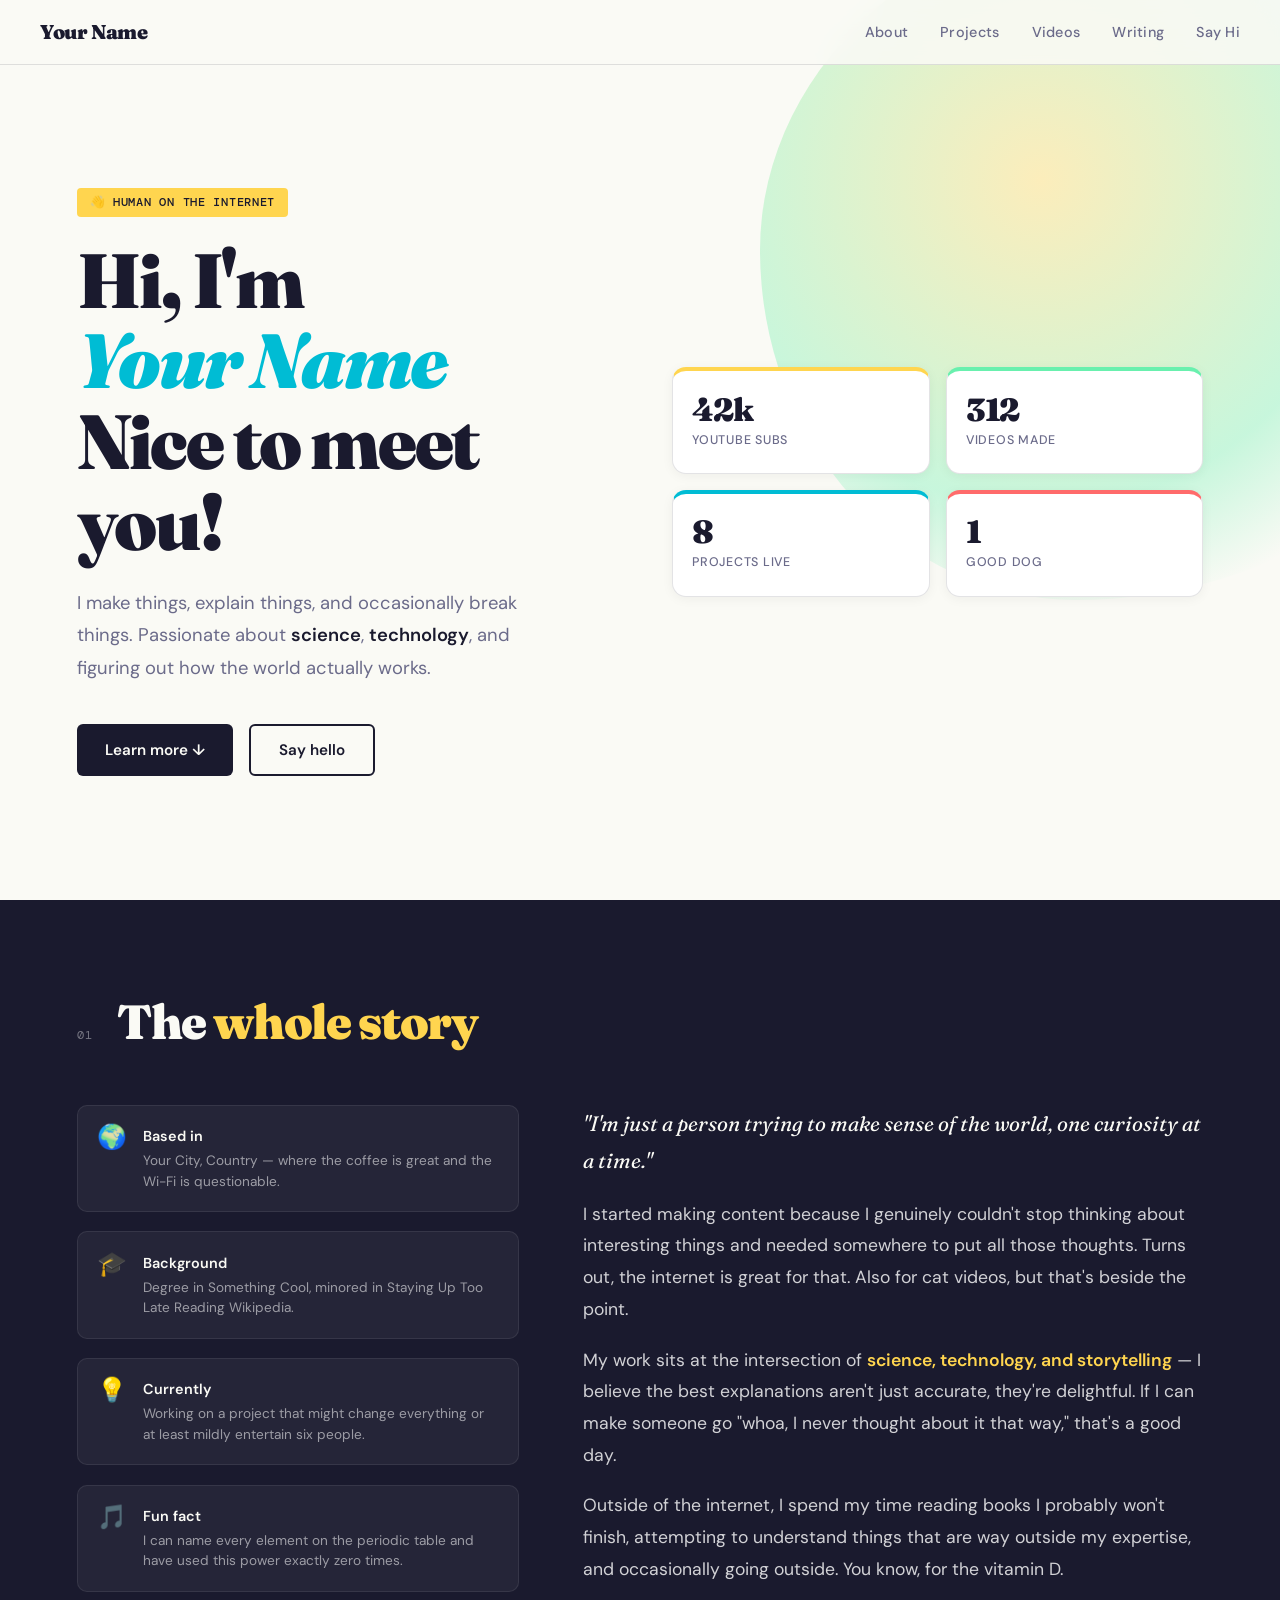
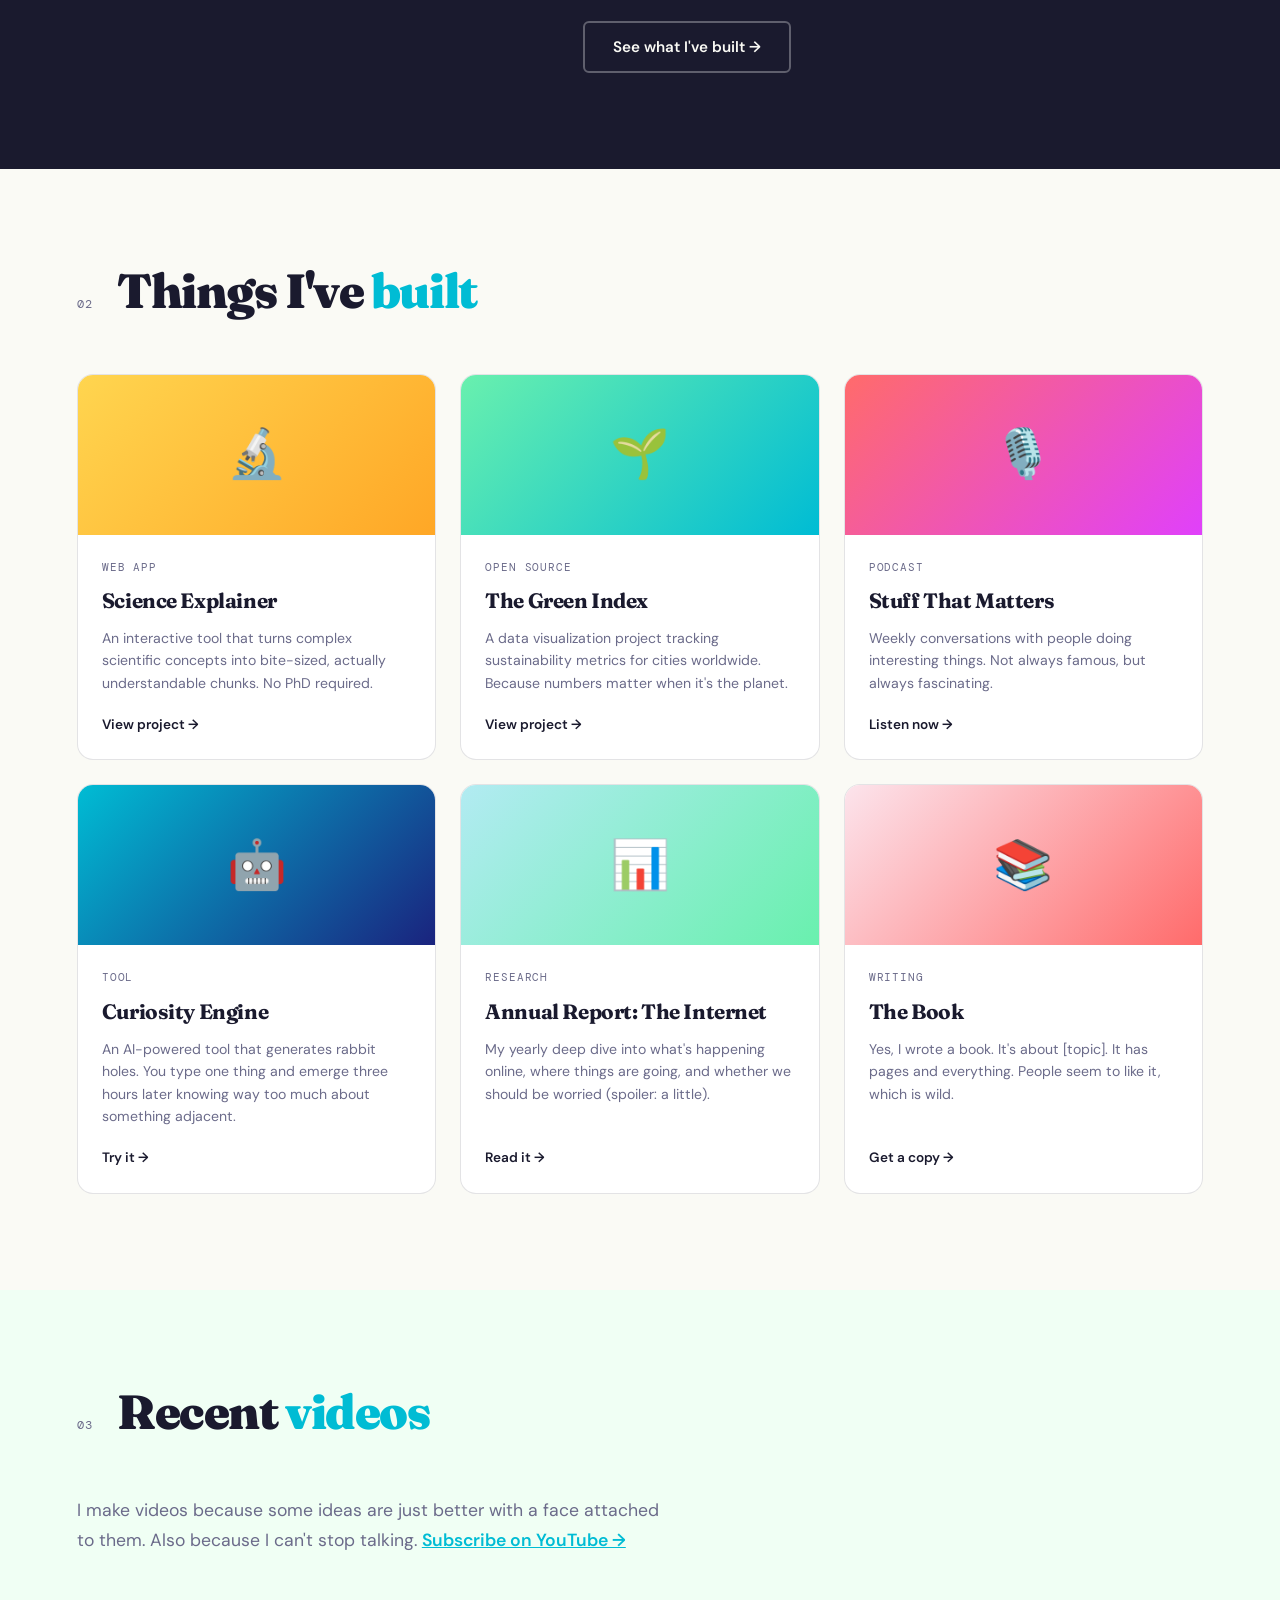
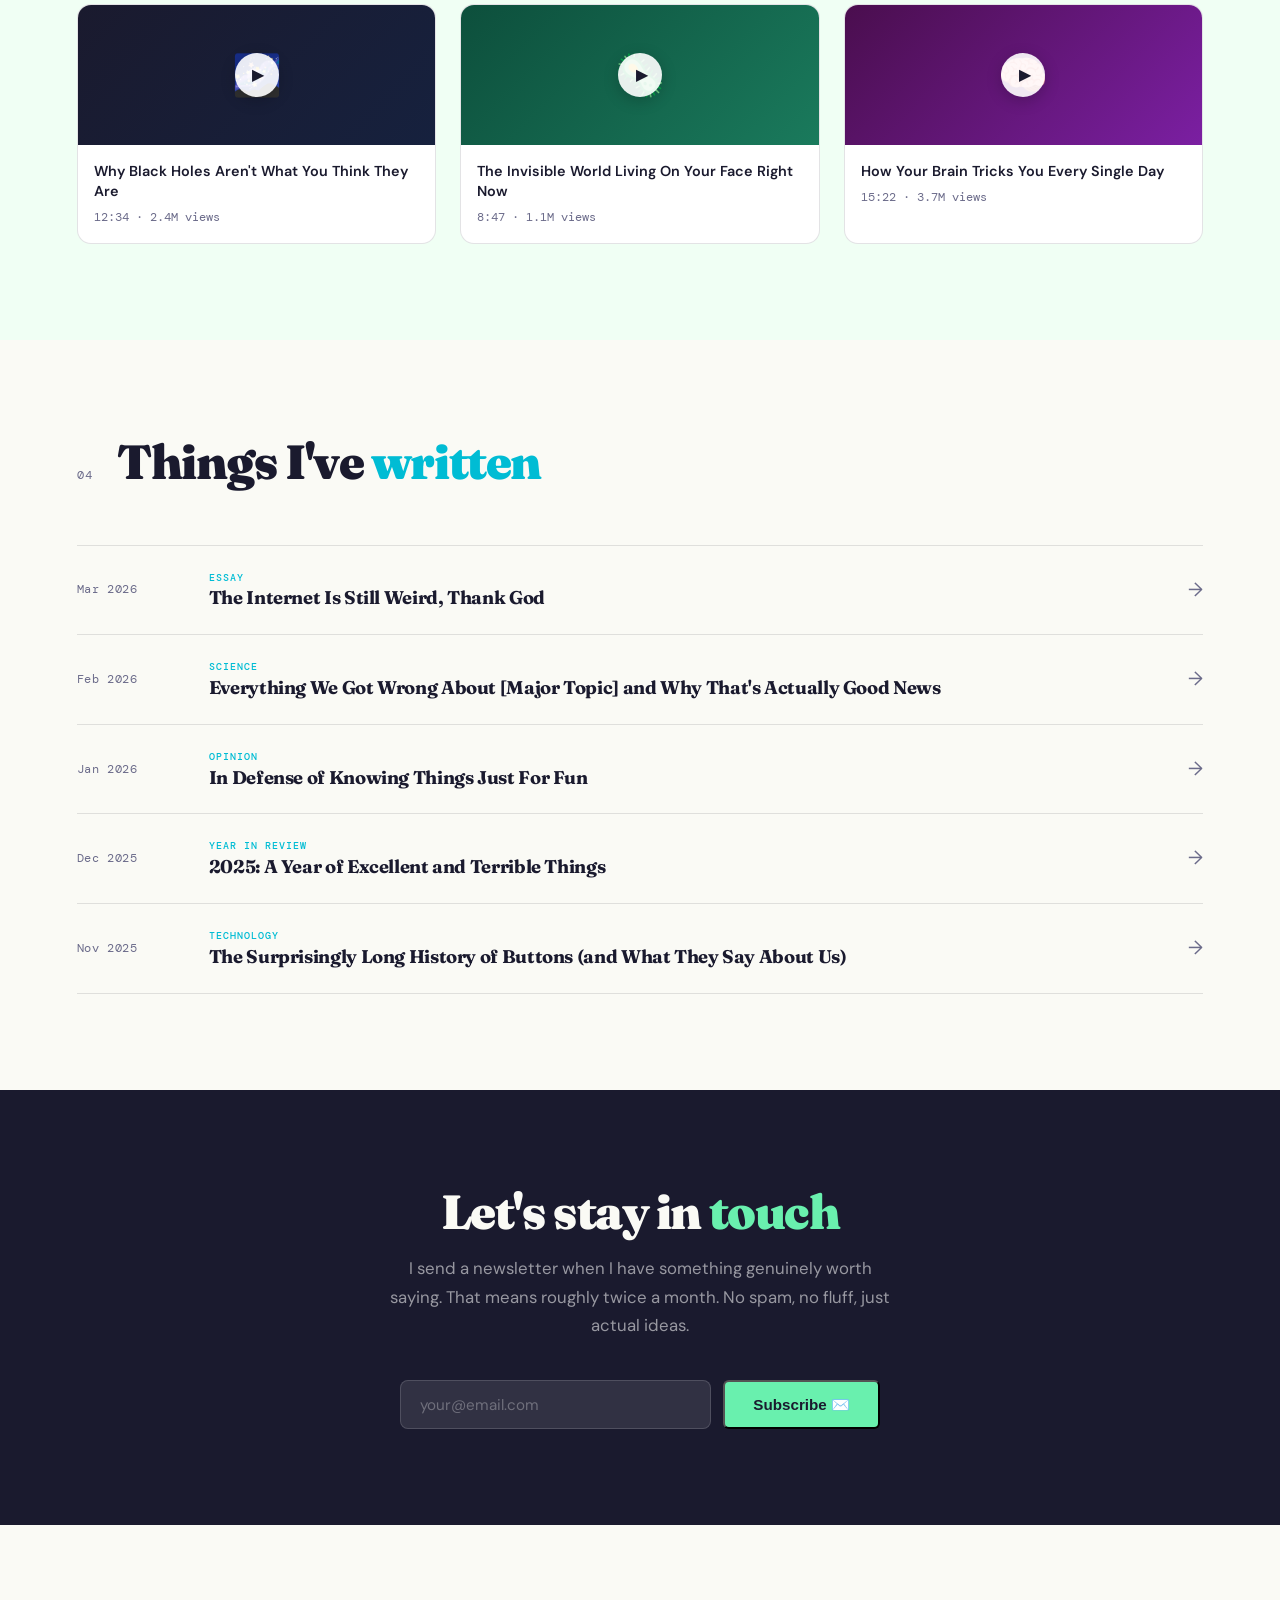
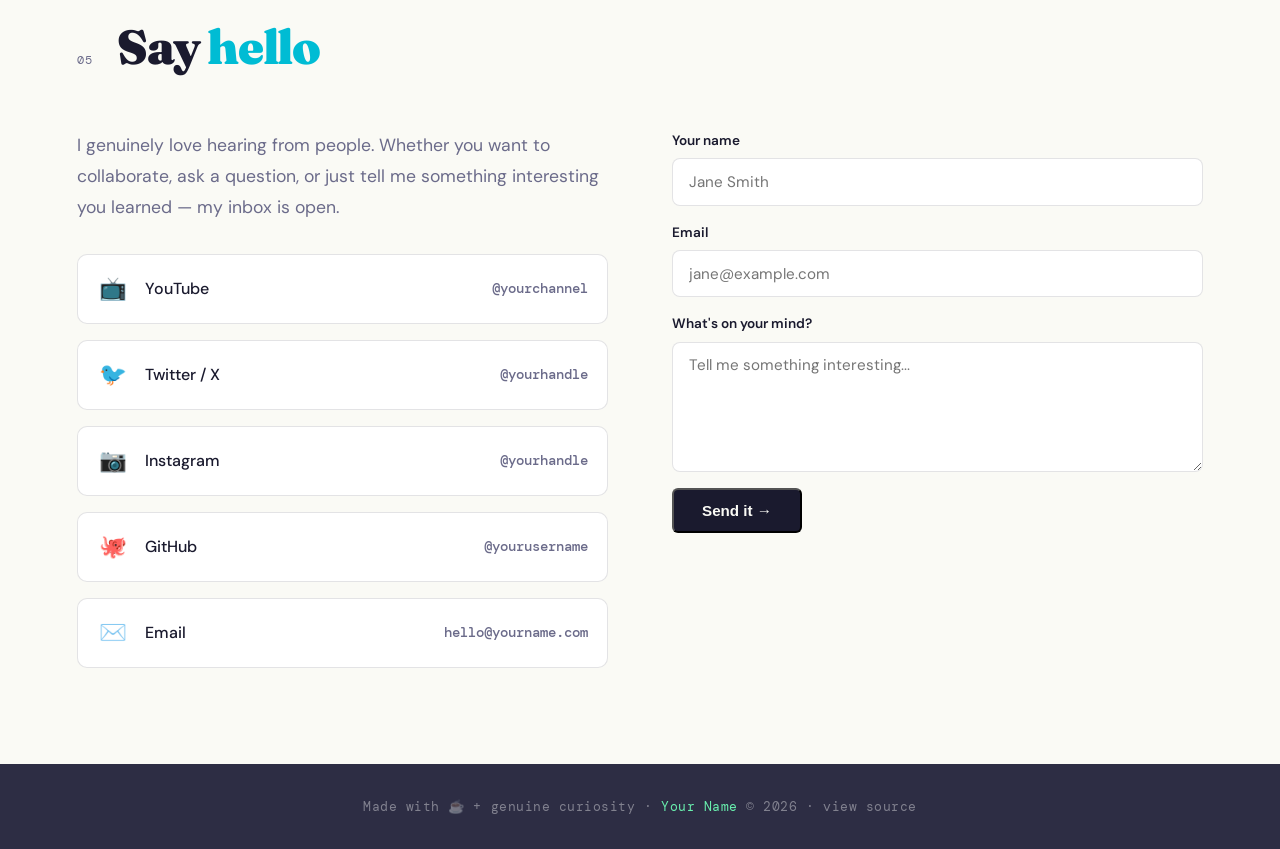
==== index.html @ 39bb9041 "Add files via upload" ====
<!DOCTYPE html>
<html lang="en">
<head>
  <meta charset="UTF-8" />
  <meta name="viewport" content="width=device-width, initial-scale=1.0" />
  <title>Your Name — Human on the Internet</title>
  <link rel="preconnect" href="https://fonts.googleapis.com" />
  <link rel="preconnect" href="https://fonts.gstatic.com" crossorigin />
  <link href="https://fonts.googleapis.com/css2?family=Fraunces:ital,wght@0,300;0,700;0,900;1,300;1,700&family=DM+Sans:wght@300;400;500;600&family=DM+Mono:wght@400;500&display=swap" rel="stylesheet" />

  <style>
    :root {
      --yellow:  #FFD54F;
      --green:   #69F0AE;
      --teal:    #00BCD4;
      --coral:   #FF6B6B;
      --ink:     #1A1A2E;
      --ink2:    #2D2D44;
      --paper:   #FAFAF5;
      --muted:   #6B6B8A;
      --border:  rgba(26,26,46,0.12);
      --serif:   'Fraunces', Georgia, serif;
      --sans:    'DM Sans', sans-serif;
      --mono:    'DM Mono', monospace;
    }

    *, *::before, *::after { box-sizing: border-box; margin: 0; padding: 0; }

    html { scroll-behavior: smooth; }

    body {
      font-family: var(--sans);
      background: var(--paper);
      color: var(--ink);
      overflow-x: hidden;
      line-height: 1.6;
    }

    /* ── NAV ── */
    nav {
      position: fixed; top: 0; left: 0; right: 0; z-index: 100;
      display: flex; align-items: center; justify-content: space-between;
      padding: 1rem 2.5rem;
      background: rgba(250,250,245,0.88);
      backdrop-filter: blur(12px);
      border-bottom: 1px solid var(--border);
    }
    .nav-logo {
      font-family: var(--serif);
      font-weight: 900;
      font-size: 1.25rem;
      color: var(--ink);
      text-decoration: none;
      letter-spacing: -0.02em;
    }
    .nav-links { display: flex; gap: 2rem; list-style: none; }
    .nav-links a {
      text-decoration: none;
      color: var(--muted);
      font-size: 0.9rem;
      font-weight: 500;
      letter-spacing: 0.02em;
      transition: color 0.2s;
    }
    .nav-links a:hover { color: var(--ink); }

    /* ── HERO ── */
    #hero {
      min-height: 100vh;
      display: grid;
      grid-template-columns: 1fr 1fr;
      align-items: center;
      padding: 8rem 6vw 4rem;
      gap: 4rem;
      position: relative;
      overflow: hidden;
    }

    /* big background blob */
    #hero::before {
      content: '';
      position: absolute;
      width: 700px; height: 700px;
      right: -180px; top: -100px;
      background: radial-gradient(circle at 40% 40%, var(--yellow) 0%, var(--green) 55%, transparent 75%);
      border-radius: 60% 40% 55% 45% / 50% 60% 40% 50%;
      opacity: 0.35;
      animation: blobMorph 8s ease-in-out infinite alternate;
      z-index: 0;
    }

    @keyframes blobMorph {
      0%   { border-radius: 60% 40% 55% 45% / 50% 60% 40% 50%; transform: rotate(0deg) scale(1); }
      100% { border-radius: 40% 60% 45% 55% / 60% 40% 50% 50%; transform: rotate(8deg) scale(1.06); }
    }

    .hero-text { position: relative; z-index: 1; }
    .hero-tag {
      display: inline-block;
      background: var(--yellow);
      color: var(--ink);
      font-family: var(--mono);
      font-size: 0.75rem;
      font-weight: 500;
      padding: 0.3rem 0.8rem;
      border-radius: 4px;
      margin-bottom: 1.5rem;
      letter-spacing: 0.06em;
      text-transform: uppercase;
      animation: fadeUp 0.6s ease both;
    }
    .hero-title {
      font-family: var(--serif);
      font-size: clamp(3rem, 6vw, 5.5rem);
      font-weight: 900;
      line-height: 1.05;
      letter-spacing: -0.03em;
      animation: fadeUp 0.7s 0.1s ease both;
    }
    .hero-title em {
      font-style: italic;
      color: var(--teal);
    }
    .hero-sub {
      margin-top: 1.5rem;
      font-size: 1.15rem;
      color: var(--muted);
      max-width: 460px;
      line-height: 1.75;
      animation: fadeUp 0.7s 0.2s ease both;
    }
    .hero-sub strong { color: var(--ink); font-weight: 600; }
    .hero-cta {
      margin-top: 2.5rem;
      display: flex; gap: 1rem; flex-wrap: wrap;
      animation: fadeUp 0.7s 0.3s ease both;
    }
    .btn {
      display: inline-flex; align-items: center; gap: 0.5rem;
      text-decoration: none;
      padding: 0.75rem 1.75rem;
      border-radius: 6px;
      font-weight: 600;
      font-size: 0.95rem;
      transition: transform 0.15s, box-shadow 0.15s;
    }
    .btn:hover { transform: translateY(-2px); box-shadow: 0 8px 24px rgba(0,0,0,0.12); }
    .btn-primary { background: var(--ink); color: var(--paper); }
    .btn-outline {
      border: 2px solid var(--ink);
      color: var(--ink);
      background: transparent;
    }
    .btn-outline:hover { background: var(--ink); color: var(--paper); }

    .hero-visual {
      position: relative; z-index: 1;
      display: flex; flex-direction: column; gap: 1rem;
      animation: fadeUp 0.8s 0.25s ease both;
    }

    /* Stat cards in hero */
    .stat-cards { display: grid; grid-template-columns: 1fr 1fr; gap: 1rem; }
    .stat-card {
      background: #fff;
      border: 1px solid var(--border);
      border-radius: 14px;
      padding: 1.4rem 1.2rem;
      box-shadow: 0 2px 12px rgba(0,0,0,0.05);
      transition: transform 0.2s;
    }
    .stat-card:hover { transform: translateY(-4px); }
    .stat-card:nth-child(1) { border-top: 4px solid var(--yellow); }
    .stat-card:nth-child(2) { border-top: 4px solid var(--green); }
    .stat-card:nth-child(3) { border-top: 4px solid var(--teal); }
    .stat-card:nth-child(4) { border-top: 4px solid var(--coral); }
    .stat-number {
      font-family: var(--serif);
      font-weight: 900;
      font-size: 2rem;
      line-height: 1;
      letter-spacing: -0.04em;
    }
    .stat-label {
      margin-top: 0.3rem;
      font-size: 0.78rem;
      color: var(--muted);
      font-weight: 500;
      text-transform: uppercase;
      letter-spacing: 0.06em;
    }

    @keyframes fadeUp {
      from { opacity: 0; transform: translateY(24px); }
      to   { opacity: 1; transform: translateY(0); }
    }

    /* ── SECTIONS ── */
    section { padding: 6rem 6vw; }
    .section-header {
      display: flex; align-items: baseline; gap: 1.5rem;
      margin-bottom: 3.5rem;
    }
    .section-num {
      font-family: var(--mono);
      font-size: 0.75rem;
      color: var(--muted);
      letter-spacing: 0.1em;
    }
    .section-title {
      font-family: var(--serif);
      font-size: clamp(2rem, 4vw, 3rem);
      font-weight: 900;
      letter-spacing: -0.03em;
      line-height: 1.1;
    }
    .section-title span { color: var(--teal); }

    /* ── ABOUT ── */
    #about { background: var(--ink); color: var(--paper); }
    #about .section-title span { color: var(--yellow); }
    #about .section-num { color: rgba(255,255,255,0.4); }

    .about-grid {
      display: grid;
      grid-template-columns: 1fr 1.4fr;
      gap: 4rem;
      align-items: start;
    }
    .about-facts { display: flex; flex-direction: column; gap: 1.2rem; }
    .fact-item {
      display: flex; align-items: flex-start; gap: 1rem;
      padding: 1.2rem;
      background: rgba(255,255,255,0.05);
      border-radius: 10px;
      border: 1px solid rgba(255,255,255,0.08);
    }
    .fact-icon {
      font-size: 1.5rem;
      flex-shrink: 0;
      line-height: 1;
    }
    .fact-title { font-weight: 600; font-size: 0.9rem; margin-bottom: 0.2rem; }
    .fact-desc { font-size: 0.85rem; color: rgba(255,255,255,0.55); line-height: 1.5; }

    .about-prose p {
      font-size: 1.1rem;
      line-height: 1.8;
      color: rgba(255,255,255,0.8);
      margin-bottom: 1.2rem;
    }
    .about-prose p strong { color: var(--yellow); font-weight: 600; }
    .about-prose p:first-child { font-size: 1.3rem; color: var(--paper); font-family: var(--serif); font-style: italic; }

    /* ── PROJECTS ── */
    #projects { background: var(--paper); }
    .projects-grid {
      display: grid;
      grid-template-columns: repeat(3, 1fr);
      gap: 1.5rem;
    }
    .project-card {
      border: 1px solid var(--border);
      border-radius: 16px;
      overflow: hidden;
      background: #fff;
      transition: transform 0.2s, box-shadow 0.2s;
      display: flex; flex-direction: column;
    }
    .project-card:hover {
      transform: translateY(-6px);
      box-shadow: 0 20px 60px rgba(0,0,0,0.1);
    }
    .project-card-top {
      height: 160px;
      display: flex; align-items: center; justify-content: center;
      font-size: 3rem;
    }
    .project-card-top.y { background: linear-gradient(135deg, var(--yellow), #FFA726); }
    .project-card-top.g { background: linear-gradient(135deg, var(--green), var(--teal)); }
    .project-card-top.c { background: linear-gradient(135deg, var(--coral), #E040FB); }
    .project-card-top.t { background: linear-gradient(135deg, var(--teal), #1A237E); }
    .project-card-top.w { background: linear-gradient(135deg, #B2EBF2, var(--green)); }
    .project-card-top.p { background: linear-gradient(135deg, #FCE4EC, var(--coral)); }

    .project-card-body { padding: 1.5rem; flex: 1; display: flex; flex-direction: column; }
    .project-tag {
      font-family: var(--mono);
      font-size: 0.68rem;
      letter-spacing: 0.08em;
      text-transform: uppercase;
      color: var(--muted);
      margin-bottom: 0.5rem;
    }
    .project-name {
      font-family: var(--serif);
      font-size: 1.3rem;
      font-weight: 700;
      letter-spacing: -0.02em;
      margin-bottom: 0.6rem;
    }
    .project-desc { font-size: 0.88rem; color: var(--muted); line-height: 1.6; flex: 1; }
    .project-link {
      display: inline-flex; align-items: center; gap: 0.4rem;
      margin-top: 1.2rem;
      color: var(--ink);
      text-decoration: none;
      font-size: 0.85rem;
      font-weight: 600;
      transition: gap 0.15s;
    }
    .project-link:hover { gap: 0.7rem; }

    /* ── VIDEOS ── */
    #videos { background: #F0FFF4; }
    .videos-intro {
      font-size: 1.1rem;
      color: var(--muted);
      max-width: 600px;
      margin-bottom: 3rem;
      line-height: 1.75;
    }
    .videos-grid { display: grid; grid-template-columns: repeat(3, 1fr); gap: 1.5rem; }
    .video-card {
      border-radius: 14px;
      overflow: hidden;
      border: 1px solid var(--border);
      background: #fff;
      cursor: pointer;
      transition: transform 0.2s, box-shadow 0.2s;
    }
    .video-card:hover { transform: translateY(-4px); box-shadow: 0 16px 48px rgba(0,0,0,0.1); }
    .video-thumb {
      position: relative;
      height: 140px;
      display: flex; align-items: center; justify-content: center;
      font-size: 2.5rem;
    }
    .video-thumb.v1 { background: linear-gradient(135deg, #1A1A2E, #16213E); }
    .video-thumb.v2 { background: linear-gradient(135deg, #0D4F3C, #1A7A5C); }
    .video-thumb.v3 { background: linear-gradient(135deg, #4A0E4E, #7B1FA2); }

    .play-btn {
      position: absolute;
      width: 44px; height: 44px;
      background: rgba(255,255,255,0.9);
      border-radius: 50%;
      display: flex; align-items: center; justify-content: center;
      font-size: 1rem;
      padding-left: 3px;
      box-shadow: 0 4px 16px rgba(0,0,0,0.2);
    }
    .video-info { padding: 1rem; }
    .video-title { font-weight: 600; font-size: 0.9rem; line-height: 1.4; margin-bottom: 0.4rem; }
    .video-meta { font-size: 0.75rem; color: var(--muted); font-family: var(--mono); }

    /* ── WRITING ── */
    #writing { background: var(--paper); }
    .posts-list { display: flex; flex-direction: column; gap: 0; }
    .post-item {
      display: grid;
      grid-template-columns: 100px 1fr auto;
      align-items: center;
      gap: 2rem;
      padding: 1.5rem 0;
      border-bottom: 1px solid var(--border);
      text-decoration: none;
      color: var(--ink);
      transition: background 0.15s;
    }
    .post-item:first-child { border-top: 1px solid var(--border); }
    .post-item:hover { padding-left: 0.5rem; padding-right: 0.5rem; }
    .post-date {
      font-family: var(--mono);
      font-size: 0.75rem;
      color: var(--muted);
      letter-spacing: 0.05em;
    }
    .post-title-wrap .post-tag {
      font-family: var(--mono);
      font-size: 0.65rem;
      text-transform: uppercase;
      letter-spacing: 0.1em;
      color: var(--teal);
      font-weight: 500;
    }
    .post-title {
      font-family: var(--serif);
      font-size: 1.15rem;
      font-weight: 700;
      letter-spacing: -0.02em;
      line-height: 1.3;
    }
    .post-arrow { font-size: 1.2rem; color: var(--muted); transition: transform 0.15s; }
    .post-item:hover .post-arrow { transform: translateX(4px); color: var(--ink); }

    /* ── NEWSLETTER ── */
    #newsletter {
      background: var(--ink);
      color: var(--paper);
      text-align: center;
      padding: 6rem 6vw;
    }
    #newsletter .section-title { color: var(--paper); }
    #newsletter .section-title span { color: var(--green); }
    .newsletter-sub {
      color: rgba(255,255,255,0.55);
      font-size: 1.05rem;
      max-width: 500px;
      margin: 1rem auto 2.5rem;
      line-height: 1.7;
    }
    .newsletter-form {
      display: flex;
      gap: 0.75rem;
      max-width: 480px;
      margin: 0 auto;
      flex-wrap: wrap;
      justify-content: center;
    }
    .newsletter-input {
      flex: 1;
      min-width: 220px;
      padding: 0.85rem 1.2rem;
      border-radius: 8px;
      border: none;
      background: rgba(255,255,255,0.1);
      color: var(--paper);
      font-family: var(--sans);
      font-size: 0.95rem;
      outline: none;
      border: 1px solid rgba(255,255,255,0.15);
      transition: border-color 0.2s;
    }
    .newsletter-input:focus { border-color: var(--green); }
    .newsletter-input::placeholder { color: rgba(255,255,255,0.3); }
    .btn-green { background: var(--green); color: var(--ink); font-weight: 700; }
    .btn-green:hover { background: #4dd98a; transform: translateY(-2px); }

    /* ── CONTACT ── */
    #contact { background: var(--paper); }
    .contact-grid {
      display: grid;
      grid-template-columns: 1fr 1fr;
      gap: 4rem;
      align-items: start;
    }
    .contact-intro {
      font-size: 1.1rem;
      color: var(--muted);
      line-height: 1.75;
      margin-bottom: 2rem;
    }
    .social-links { display: flex; flex-direction: column; gap: 1rem; }
    .social-link {
      display: flex; align-items: center; gap: 1rem;
      text-decoration: none;
      color: var(--ink);
      padding: 1rem 1.2rem;
      border: 1px solid var(--border);
      border-radius: 10px;
      background: #fff;
      font-weight: 500;
      transition: transform 0.15s, box-shadow 0.15s;
    }
    .social-link:hover { transform: translateX(4px); box-shadow: 0 6px 20px rgba(0,0,0,0.06); }
    .social-icon { font-size: 1.4rem; width: 32px; text-align: center; }
    .social-handle { font-family: var(--mono); font-size: 0.85rem; color: var(--muted); margin-left: auto; }

    .contact-form { display: flex; flex-direction: column; gap: 1rem; }
    .form-field { display: flex; flex-direction: column; gap: 0.4rem; }
    .form-field label { font-size: 0.85rem; font-weight: 600; color: var(--ink); }
    .form-field input,
    .form-field textarea {
      padding: 0.8rem 1rem;
      border: 1px solid var(--border);
      border-radius: 8px;
      font-family: var(--sans);
      font-size: 0.95rem;
      background: #fff;
      color: var(--ink);
      outline: none;
      transition: border-color 0.2s;
    }
    .form-field input:focus,
    .form-field textarea:focus { border-color: var(--teal); }
    .form-field textarea { resize: vertical; min-height: 130px; }

    /* ── FOOTER ── */
    footer {
      background: var(--ink2);
      color: rgba(255,255,255,0.4);
      text-align: center;
      padding: 2rem;
      font-size: 0.82rem;
      font-family: var(--mono);
      letter-spacing: 0.04em;
    }
    footer span { color: var(--green); }

    /* ── SCROLL REVEAL ── */
    .reveal {
      opacity: 0;
      transform: translateY(30px);
      transition: opacity 0.7s ease, transform 0.7s ease;
    }
    .reveal.visible {
      opacity: 1;
      transform: translateY(0);
    }

    /* ── RESPONSIVE ── */
    @media (max-width: 900px) {
      #hero { grid-template-columns: 1fr; min-height: auto; padding-top: 7rem; }
      .hero-visual { display: none; }
      .about-grid { grid-template-columns: 1fr; }
      .projects-grid { grid-template-columns: 1fr 1fr; }
      .videos-grid { grid-template-columns: 1fr 1fr; }
      .contact-grid { grid-template-columns: 1fr; }
    }
    @media (max-width: 600px) {
      nav { padding: 0.75rem 1.2rem; }
      .nav-links { gap: 1rem; }
      section { padding: 4rem 1.5rem; }
      #hero { padding: 6rem 1.5rem 3rem; }
      .projects-grid, .videos-grid { grid-template-columns: 1fr; }
      .post-item { grid-template-columns: 1fr; gap: 0.4rem; }
      .post-date, .post-arrow { display: none; }
    }
  </style>
</head>
<body>

  <!-- NAV -->
  <nav>
    <a href="#hero" class="nav-logo">Your Name</a>
    <ul class="nav-links">
      <li><a href="#about">About</a></li>
      <li><a href="#projects">Projects</a></li>
      <li><a href="#videos">Videos</a></li>
      <li><a href="#writing">Writing</a></li>
      <li><a href="#contact">Say Hi</a></li>
    </ul>
  </nav>

  <!-- HERO -->
  <section id="hero">
    <div class="hero-text">
      <span class="hero-tag">👋 Human on the internet</span>
      <h1 class="hero-title">
        Hi, I'm<br />
        <em>Your Name</em><br />
        Nice to meet you!
      </h1>
      <p class="hero-sub">
        I make things, explain things, and occasionally break things.
        Passionate about <strong>science</strong>, <strong>technology</strong>,
        and figuring out how the world actually works.
      </p>
      <div class="hero-cta">
        <a href="#about" class="btn btn-primary">Learn more ↓</a>
        <a href="#contact" class="btn btn-outline">Say hello</a>
      </div>
    </div>

    <div class="hero-visual">
      <div class="stat-cards">
        <div class="stat-card">
          <div class="stat-number">42k</div>
          <div class="stat-label">YouTube subs</div>
        </div>
        <div class="stat-card">
          <div class="stat-number">312</div>
          <div class="stat-label">Videos made</div>
        </div>
        <div class="stat-card">
          <div class="stat-number">8</div>
          <div class="stat-label">Projects live</div>
        </div>
        <div class="stat-card">
          <div class="stat-number">1</div>
          <div class="stat-label">Good dog</div>
        </div>
      </div>
    </div>
  </section>

  <!-- ABOUT -->
  <section id="about">
    <div class="section-header reveal">
      <span class="section-num">01</span>
      <h2 class="section-title">The <span>whole story</span></h2>
    </div>
    <div class="about-grid">
      <div class="about-facts reveal">
        <div class="fact-item">
          <div class="fact-icon">🌍</div>
          <div>
            <div class="fact-title">Based in</div>
            <div class="fact-desc">Your City, Country — where the coffee is great and the Wi-Fi is questionable.</div>
          </div>
        </div>
        <div class="fact-item">
          <div class="fact-icon">🎓</div>
          <div>
            <div class="fact-title">Background</div>
            <div class="fact-desc">Degree in Something Cool, minored in Staying Up Too Late Reading Wikipedia.</div>
          </div>
        </div>
        <div class="fact-item">
          <div class="fact-icon">💡</div>
          <div>
            <div class="fact-title">Currently</div>
            <div class="fact-desc">Working on a project that might change everything or at least mildly entertain six people.</div>
          </div>
        </div>
        <div class="fact-item">
          <div class="fact-icon">🎵</div>
          <div>
            <div class="fact-title">Fun fact</div>
            <div class="fact-desc">I can name every element on the periodic table and have used this power exactly zero times.</div>
          </div>
        </div>
      </div>

      <div class="about-prose reveal">
        <p>
          "I'm just a person trying to make sense of the world, one curiosity at a time."
        </p>
        <p>
          I started making content because I genuinely couldn't stop thinking about interesting things and needed somewhere to put all those thoughts. Turns out, the internet is great for that. Also for cat videos, but that's beside the point.
        </p>
        <p>
          My work sits at the intersection of <strong>science, technology, and storytelling</strong> — I believe the best explanations aren't just accurate, they're delightful. If I can make someone go "whoa, I never thought about it that way," that's a good day.
        </p>
        <p>
          Outside of the internet, I spend my time reading books I probably won't finish, attempting to understand things that are way outside my expertise, and occasionally going outside. You know, for the vitamin D.
        </p>
        <a href="#projects" class="btn btn-outline" style="margin-top:1rem; border-color: rgba(255,255,255,0.3); color: var(--paper);">See what I've built →</a>
      </div>
    </div>
  </section>

  <!-- PROJECTS -->
  <section id="projects">
    <div class="section-header reveal">
      <span class="section-num">02</span>
      <h2 class="section-title">Things I've <span>built</span></h2>
    </div>
    <div class="projects-grid">

      <div class="project-card reveal">
        <div class="project-card-top y">🔬</div>
        <div class="project-card-body">
          <div class="project-tag">Web App</div>
          <div class="project-name">Science Explainer</div>
          <div class="project-desc">An interactive tool that turns complex scientific concepts into bite-sized, actually understandable chunks. No PhD required.</div>
          <a href="#" class="project-link">View project →</a>
        </div>
      </div>

      <div class="project-card reveal">
        <div class="project-card-top g">🌱</div>
        <div class="project-card-body">
          <div class="project-tag">Open Source</div>
          <div class="project-name">The Green Index</div>
          <div class="project-desc">A data visualization project tracking sustainability metrics for cities worldwide. Because numbers matter when it's the planet.</div>
          <a href="#" class="project-link">View project →</a>
        </div>
      </div>

      <div class="project-card reveal">
        <div class="project-card-top c">🎙️</div>
        <div class="project-card-body">
          <div class="project-tag">Podcast</div>
          <div class="project-name">Stuff That Matters</div>
          <div class="project-desc">Weekly conversations with people doing interesting things. Not always famous, but always fascinating.</div>
          <a href="#" class="project-link">Listen now →</a>
        </div>
      </div>

      <div class="project-card reveal">
        <div class="project-card-top t">🤖</div>
        <div class="project-card-body">
          <div class="project-tag">Tool</div>
          <div class="project-name">Curiosity Engine</div>
          <div class="project-desc">An AI-powered tool that generates rabbit holes. You type one thing and emerge three hours later knowing way too much about something adjacent.</div>
          <a href="#" class="project-link">Try it →</a>
        </div>
      </div>

      <div class="project-card reveal">
        <div class="project-card-top w">📊</div>
        <div class="project-card-body">
          <div class="project-tag">Research</div>
          <div class="project-name">Annual Report: The Internet</div>
          <div class="project-desc">My yearly deep dive into what's happening online, where things are going, and whether we should be worried (spoiler: a little).</div>
          <a href="#" class="project-link">Read it →</a>
        </div>
      </div>

      <div class="project-card reveal">
        <div class="project-card-top p">📚</div>
        <div class="project-card-body">
          <div class="project-tag">Writing</div>
          <div class="project-name">The Book</div>
          <div class="project-desc">Yes, I wrote a book. It's about [topic]. It has pages and everything. People seem to like it, which is wild.</div>
          <a href="#" class="project-link">Get a copy →</a>
        </div>
      </div>

    </div>
  </section>

  <!-- VIDEOS -->
  <section id="videos">
    <div class="section-header reveal">
      <span class="section-num">03</span>
      <h2 class="section-title">Recent <span>videos</span></h2>
    </div>
    <p class="videos-intro reveal">
      I make videos because some ideas are just better with a face attached to them. Also because I can't stop talking.
      <a href="https://youtube.com/@yourchannel" target="_blank" style="color: var(--teal); font-weight: 600;">Subscribe on YouTube →</a>
    </p>
    <div class="videos-grid">

      <div class="video-card reveal">
        <div class="video-thumb v1">
          🌌
          <div class="play-btn">▶</div>
        </div>
        <div class="video-info">
          <div class="video-title">Why Black Holes Aren't What You Think They Are</div>
          <div class="video-meta">12:34 · 2.4M views</div>
        </div>
      </div>

      <div class="video-card reveal">
        <div class="video-thumb v2">
          🦠
          <div class="play-btn">▶</div>
        </div>
        <div class="video-info">
          <div class="video-title">The Invisible World Living On Your Face Right Now</div>
          <div class="video-meta">8:47 · 1.1M views</div>
        </div>
      </div>

      <div class="video-card reveal">
        <div class="video-thumb v3">
          🧠
          <div class="play-btn">▶</div>
        </div>
        <div class="video-info">
          <div class="video-title">How Your Brain Tricks You Every Single Day</div>
          <div class="video-meta">15:22 · 3.7M views</div>
        </div>
      </div>

    </div>
  </section>

  <!-- WRITING -->
  <section id="writing">
    <div class="section-header reveal">
      <span class="section-num">04</span>
      <h2 class="section-title">Things I've <span>written</span></h2>
    </div>
    <div class="posts-list">

      <a href="#" class="post-item reveal">
        <div class="post-date">Mar 2026</div>
        <div class="post-title-wrap">
          <div class="post-tag">Essay</div>
          <div class="post-title">The Internet Is Still Weird, Thank God</div>
        </div>
        <div class="post-arrow">→</div>
      </a>

      <a href="#" class="post-item reveal">
        <div class="post-date">Feb 2026</div>
        <div class="post-title-wrap">
          <div class="post-tag">Science</div>
          <div class="post-title">Everything We Got Wrong About [Major Topic] and Why That's Actually Good News</div>
        </div>
        <div class="post-arrow">→</div>
      </a>

      <a href="#" class="post-item reveal">
        <div class="post-date">Jan 2026</div>
        <div class="post-title-wrap">
          <div class="post-tag">Opinion</div>
          <div class="post-title">In Defense of Knowing Things Just For Fun</div>
        </div>
        <div class="post-arrow">→</div>
      </a>

      <a href="#" class="post-item reveal">
        <div class="post-date">Dec 2025</div>
        <div class="post-title-wrap">
          <div class="post-tag">Year in Review</div>
          <div class="post-title">2025: A Year of Excellent and Terrible Things</div>
        </div>
        <div class="post-arrow">→</div>
      </a>

      <a href="#" class="post-item reveal">
        <div class="post-date">Nov 2025</div>
        <div class="post-title-wrap">
          <div class="post-tag">Technology</div>
          <div class="post-title">The Surprisingly Long History of Buttons (and What They Say About Us)</div>
        </div>
        <div class="post-arrow">→</div>
      </a>

    </div>
  </section>

  <!-- NEWSLETTER -->
  <section id="newsletter">
    <div class="section-header reveal" style="justify-content: center; margin-bottom: 0;">
      <h2 class="section-title">Let's stay in <span>touch</span></h2>
    </div>
    <p class="newsletter-sub reveal">
      I send a newsletter when I have something genuinely worth saying.
      That means roughly twice a month. No spam, no fluff, just
      actual ideas.
    </p>
    <form class="newsletter-form reveal" onsubmit="handleSubscribe(event)">
      <input
        type="email"
        class="newsletter-input"
        placeholder="your@email.com"
        required
        id="emailInput"
      />
      <button type="submit" class="btn btn-green">Subscribe ✉️</button>
    </form>
    <p id="subscribeMsg" style="margin-top: 1rem; color: var(--green); font-size: 0.9rem; display: none;">
      🎉 You're in! Check your inbox for a confirmation.
    </p>
  </section>

  <!-- CONTACT -->
  <section id="contact">
    <div class="section-header reveal">
      <span class="section-num">05</span>
      <h2 class="section-title">Say <span>hello</span></h2>
    </div>
    <div class="contact-grid">
      <div>
        <p class="contact-intro reveal">
          I genuinely love hearing from people. Whether you want to collaborate,
          ask a question, or just tell me something interesting you learned —
          my inbox is open.
        </p>
        <div class="social-links reveal">
          <a href="https://youtube.com/@yourchannel" target="_blank" class="social-link">
            <span class="social-icon">📺</span>
            YouTube
            <span class="social-handle">@yourchannel</span>
          </a>
          <a href="https://twitter.com/yourhandle" target="_blank" class="social-link">
            <span class="social-icon">🐦</span>
            Twitter / X
            <span class="social-handle">@yourhandle</span>
          </a>
          <a href="https://instagram.com/yourhandle" target="_blank" class="social-link">
            <span class="social-icon">📷</span>
            Instagram
            <span class="social-handle">@yourhandle</span>
          </a>
          <a href="https://github.com/yourusername" target="_blank" class="social-link">
            <span class="social-icon">🐙</span>
            GitHub
            <span class="social-handle">@yourusername</span>
          </a>
          <a href="mailto:hello@yourname.com" class="social-link">
            <span class="social-icon">✉️</span>
            Email
            <span class="social-handle">hello@yourname.com</span>
          </a>
        </div>
      </div>

      <form class="contact-form reveal" onsubmit="handleContact(event)">
        <div class="form-field">
          <label for="name">Your name</label>
          <input type="text" id="name" placeholder="Jane Smith" required />
        </div>
        <div class="form-field">
          <label for="email">Email</label>
          <input type="email" id="email" placeholder="jane@example.com" required />
        </div>
        <div class="form-field">
          <label for="message">What's on your mind?</label>
          <textarea id="message" placeholder="Tell me something interesting..." required></textarea>
        </div>
        <button type="submit" class="btn btn-primary" style="align-self: flex-start;">
          Send it →
        </button>
        <p id="contactMsg" style="color: var(--teal); font-size: 0.9rem; display: none;">
          ✅ Got it! I'll reply soon.
        </p>
      </form>
    </div>
  </section>

  <!-- FOOTER -->
  <footer>
    Made with ☕ + genuine curiosity ·
    <span>Your Name</span> © 2026 ·
    <a href="https://github.com/yourusername/yourusername.github.io" target="_blank" style="color: rgba(255,255,255,0.4); text-decoration: none;">view source</a>
  </footer>

  <script>
    // ── Scroll Reveal ──
    const reveals = document.querySelectorAll('.reveal');
    const observer = new IntersectionObserver((entries) => {
      entries.forEach((entry, i) => {
        if (entry.isIntersecting) {
          // stagger siblings
          const siblings = [...entry.target.parentElement.querySelectorAll('.reveal:not(.visible)')];
          const idx = siblings.indexOf(entry.target);
          setTimeout(() => {
            entry.target.classList.add('visible');
          }, idx * 80);
          observer.unobserve(entry.target);
        }
      });
    }, { threshold: 0.12 });
    reveals.forEach(el => observer.observe(el));

    // ── Newsletter ──
    function handleSubscribe(e) {
      e.preventDefault();
      document.getElementById('subscribeMsg').style.display = 'block';
      document.getElementById('emailInput').value = '';
    }

    // ── Contact ──
    function handleContact(e) {
      e.preventDefault();
      document.getElementById('contactMsg').style.display = 'block';
      e.target.reset();
    }

    // ── Smooth active nav ──
    const sections = document.querySelectorAll('section[id]');
    const navLinks = document.querySelectorAll('.nav-links a');
    window.addEventListener('scroll', () => {
      let current = '';
      sections.forEach(s => {
        if (window.scrollY >= s.offsetTop - 100) current = s.id;
      });
      navLinks.forEach(a => {
        a.style.color = a.getAttribute('href') === `#${current}` ? 'var(--ink)' : '';
      });
    });
  </script>
</body>
</html>
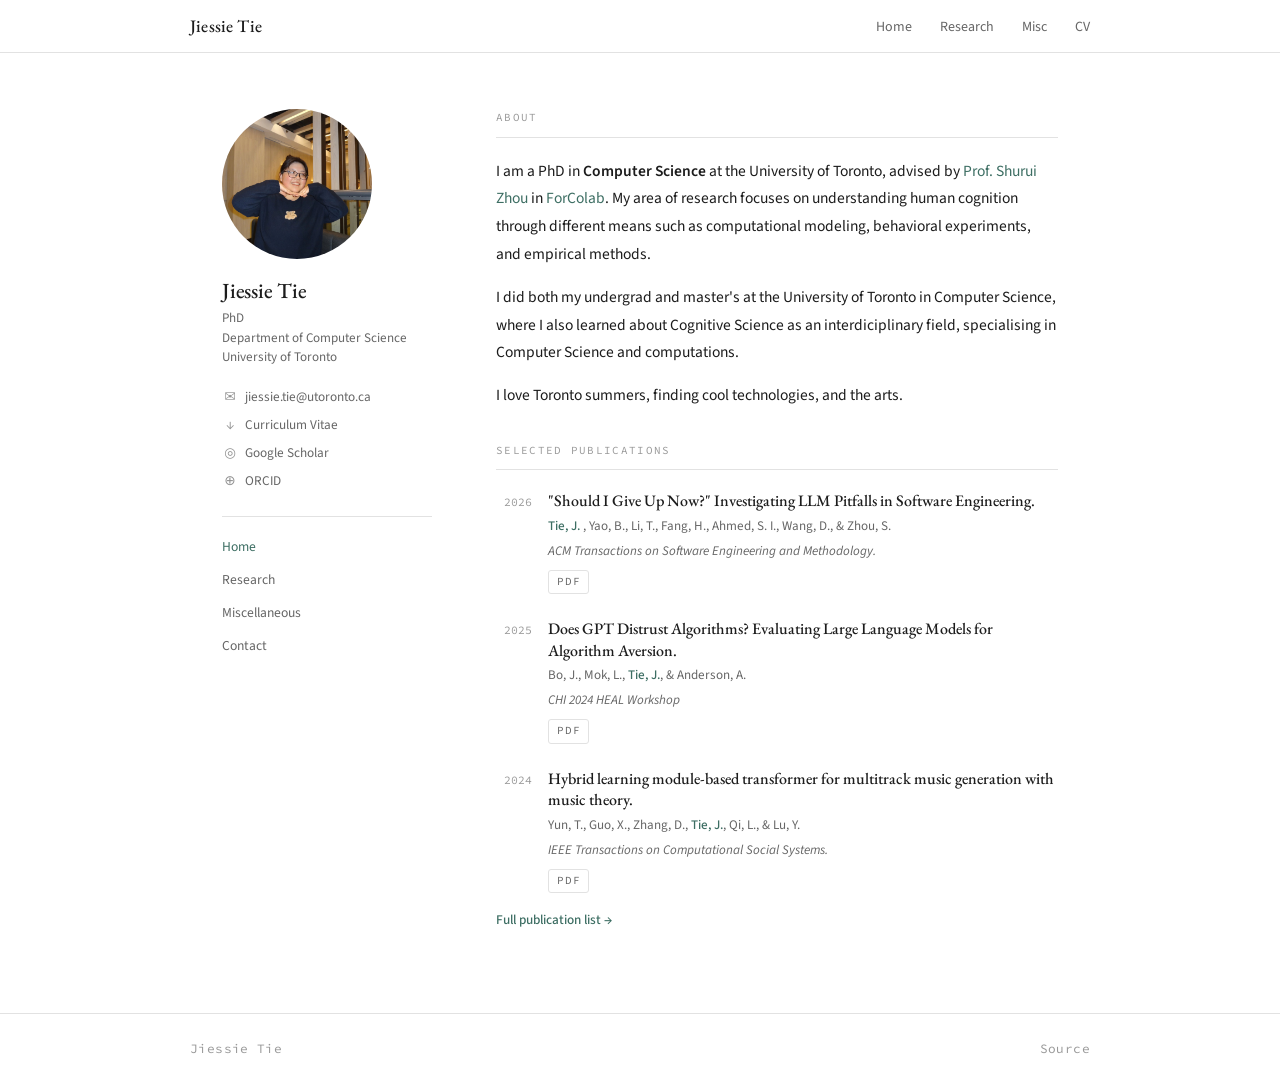
==== commit 6cfb51e6: "main page done" ====
--- a/index.html
+++ b/index.html
@@ -3,960 +3,517 @@
 <head>
   <meta charset="UTF-8" />
   <meta name="viewport" content="width=device-width, initial-scale=1.0" />
-  <title>Your Name — Human on the Internet</title>
-  <link rel="preconnect" href="https://fonts.googleapis.com" />
-  <link rel="preconnect" href="https://fonts.gstatic.com" crossorigin />
-  <link href="https://fonts.googleapis.com/css2?family=Fraunces:ital,wght@0,300;0,700;0,900;1,300;1,700&family=DM+Sans:wght@300;400;500;600&family=DM+Mono:wght@400;500&display=swap" rel="stylesheet" />
-
+  <title>Jiessie Tie</title>
+  <meta name="description" content="PhD in Computer Science at the University of Toronto." />
+  <link rel="stylesheet" href="style.css" />
   <style>
-    :root {
-      --yellow:  #FFD54F;
-      --green:   #69F0AE;
-      --teal:    #00BCD4;
-      --coral:   #FF6B6B;
-      --ink:     #1A1A2E;
-      --ink2:    #2D2D44;
-      --paper:   #FAFAF5;
-      --muted:   #6B6B8A;
-      --border:  rgba(26,26,46,0.12);
-      --serif:   'Fraunces', Georgia, serif;
-      --sans:    'DM Sans', sans-serif;
-      --mono:    'DM Mono', monospace;
-    }
-
-    *, *::before, *::after { box-sizing: border-box; margin: 0; padding: 0; }
-
-    html { scroll-behavior: smooth; }
-
-    body {
-      font-family: var(--sans);
-      background: var(--paper);
-      color: var(--ink);
-      overflow-x: hidden;
-      line-height: 1.6;
-    }
-
-    /* ── NAV ── */
-    nav {
-      position: fixed; top: 0; left: 0; right: 0; z-index: 100;
-      display: flex; align-items: center; justify-content: space-between;
-      padding: 1rem 2.5rem;
-      background: rgba(250,250,245,0.88);
-      backdrop-filter: blur(12px);
-      border-bottom: 1px solid var(--border);
-    }
-    .nav-logo {
-      font-family: var(--serif);
-      font-weight: 900;
-      font-size: 1.25rem;
-      color: var(--ink);
-      text-decoration: none;
-      letter-spacing: -0.02em;
-    }
-    .nav-links { display: flex; gap: 2rem; list-style: none; }
-    .nav-links a {
-      text-decoration: none;
-      color: var(--muted);
-      font-size: 0.9rem;
-      font-weight: 500;
-      letter-spacing: 0.02em;
-      transition: color 0.2s;
-    }
-    .nav-links a:hover { color: var(--ink); }
-
-    /* ── HERO ── */
-    #hero {
-      min-height: 100vh;
+    /* ── HOME TWO-COLUMN ── */
+    .home-grid {
+      max-width: var(--max);
+      margin: 0 auto;
+      padding: 3.5rem 2rem 5rem;
       display: grid;
-      grid-template-columns: 1fr 1fr;
-      align-items: center;
-      padding: 8rem 6vw 4rem;
-      gap: 4rem;
-      position: relative;
-      overflow: hidden;
-    }
-
-    /* big background blob */
-    #hero::before {
-      content: '';
-      position: absolute;
-      width: 700px; height: 700px;
-      right: -180px; top: -100px;
-      background: radial-gradient(circle at 40% 40%, var(--yellow) 0%, var(--green) 55%, transparent 75%);
-      border-radius: 60% 40% 55% 45% / 50% 60% 40% 50%;
-      opacity: 0.35;
-      animation: blobMorph 8s ease-in-out infinite alternate;
-      z-index: 0;
-    }
-
-    @keyframes blobMorph {
-      0%   { border-radius: 60% 40% 55% 45% / 50% 60% 40% 50%; transform: rotate(0deg) scale(1); }
-      100% { border-radius: 40% 60% 45% 55% / 60% 40% 50% 50%; transform: rotate(8deg) scale(1.06); }
-    }
-
-    .hero-text { position: relative; z-index: 1; }
-    .hero-tag {
-      display: inline-block;
-      background: var(--yellow);
-      color: var(--ink);
-      font-family: var(--mono);
-      font-size: 0.75rem;
-      font-weight: 500;
-      padding: 0.3rem 0.8rem;
-      border-radius: 4px;
-      margin-bottom: 1.5rem;
-      letter-spacing: 0.06em;
-      text-transform: uppercase;
-      animation: fadeUp 0.6s ease both;
-    }
-    .hero-title {
-      font-family: var(--serif);
-      font-size: clamp(3rem, 6vw, 5.5rem);
-      font-weight: 900;
-      line-height: 1.05;
-      letter-spacing: -0.03em;
-      animation: fadeUp 0.7s 0.1s ease both;
-    }
-    .hero-title em {
-      font-style: italic;
-      color: var(--teal);
-    }
-    .hero-sub {
-      margin-top: 1.5rem;
-      font-size: 1.15rem;
-      color: var(--muted);
-      max-width: 460px;
-      line-height: 1.75;
-      animation: fadeUp 0.7s 0.2s ease both;
-    }
-    .hero-sub strong { color: var(--ink); font-weight: 600; }
-    .hero-cta {
-      margin-top: 2.5rem;
-      display: flex; gap: 1rem; flex-wrap: wrap;
-      animation: fadeUp 0.7s 0.3s ease both;
-    }
-    .btn {
-      display: inline-flex; align-items: center; gap: 0.5rem;
-      text-decoration: none;
-      padding: 0.75rem 1.75rem;
-      border-radius: 6px;
-      font-weight: 600;
-      font-size: 0.95rem;
-      transition: transform 0.15s, box-shadow 0.15s;
-    }
-    .btn:hover { transform: translateY(-2px); box-shadow: 0 8px 24px rgba(0,0,0,0.12); }
-    .btn-primary { background: var(--ink); color: var(--paper); }
-    .btn-outline {
-      border: 2px solid var(--ink);
-      color: var(--ink);
-      background: transparent;
-    }
-    .btn-outline:hover { background: var(--ink); color: var(--paper); }
-
-    .hero-visual {
-      position: relative; z-index: 1;
-      display: flex; flex-direction: column; gap: 1rem;
-      animation: fadeUp 0.8s 0.25s ease both;
-    }
-
-    /* Stat cards in hero */
-    .stat-cards { display: grid; grid-template-columns: 1fr 1fr; gap: 1rem; }
-    .stat-card {
-      background: #fff;
-      border: 1px solid var(--border);
-      border-radius: 14px;
-      padding: 1.4rem 1.2rem;
-      box-shadow: 0 2px 12px rgba(0,0,0,0.05);
-      transition: transform 0.2s;
-    }
-    .stat-card:hover { transform: translateY(-4px); }
-    .stat-card:nth-child(1) { border-top: 4px solid var(--yellow); }
-    .stat-card:nth-child(2) { border-top: 4px solid var(--green); }
-    .stat-card:nth-child(3) { border-top: 4px solid var(--teal); }
-    .stat-card:nth-child(4) { border-top: 4px solid var(--coral); }
-    .stat-number {
-      font-family: var(--serif);
-      font-weight: 900;
-      font-size: 2rem;
-      line-height: 1;
-      letter-spacing: -0.04em;
-    }
-    .stat-label {
-      margin-top: 0.3rem;
-      font-size: 0.78rem;
-      color: var(--muted);
-      font-weight: 500;
-      text-transform: uppercase;
-      letter-spacing: 0.06em;
-    }
-
-    @keyframes fadeUp {
-      from { opacity: 0; transform: translateY(24px); }
-      to   { opacity: 1; transform: translateY(0); }
-    }
-
-    /* ── SECTIONS ── */
-    section { padding: 6rem 6vw; }
-    .section-header {
-      display: flex; align-items: baseline; gap: 1.5rem;
-      margin-bottom: 3.5rem;
-    }
-    .section-num {
-      font-family: var(--mono);
-      font-size: 0.75rem;
-      color: var(--muted);
-      letter-spacing: 0.1em;
-    }
-    .section-title {
-      font-family: var(--serif);
-      font-size: clamp(2rem, 4vw, 3rem);
-      font-weight: 900;
-      letter-spacing: -0.03em;
-      line-height: 1.1;
-    }
-    .section-title span { color: var(--teal); }
-
-    /* ── ABOUT ── */
-    #about { background: var(--ink); color: var(--paper); }
-    #about .section-title span { color: var(--yellow); }
-    #about .section-num { color: rgba(255,255,255,0.4); }
-
-    .about-grid {
-      display: grid;
-      grid-template-columns: 1fr 1.4fr;
+      grid-template-columns: 210px 1fr;
       gap: 4rem;
       align-items: start;
     }
-    .about-facts { display: flex; flex-direction: column; gap: 1.2rem; }
-    .fact-item {
-      display: flex; align-items: flex-start; gap: 1rem;
-      padding: 1.2rem;
-      background: rgba(255,255,255,0.05);
-      border-radius: 10px;
-      border: 1px solid rgba(255,255,255,0.08);
-    }
-    .fact-icon {
-      font-size: 1.5rem;
+
+    /* ── LEFT: PROFILE ── */
+    .profile {
+      position: sticky;
+      top: 3.5rem;
+    }
+
+    .profile-photo {
+      width: 150px;
+      height: 150px;
+      border-radius: 50%;
+      background: linear-gradient(145deg, #c5e8df, #b8ddf0);
+      display: flex;
+      align-items: center;
+      justify-content: center;
+      font-size: 3.5rem;
+      margin-bottom: 1.2rem;
+      overflow: hidden;
+    }
+
+    /* When you have a real photo, replace the div contents with:
+       <img src="assets/headshot.jpg" alt="Jiessie Tie" style="width:100%;height:100%;object-fit:cover;"> */
+
+    .profile-name {
+      font-family: var(--serif);
+      font-size: 1.35rem;
+      font-weight: 500;
+      line-height: 1.2;
+      margin-bottom: 0.3rem;
+      letter-spacing: -0.01em;
+    }
+
+    .profile-title {
+      font-size: 0.82rem;
+      color: var(--muted);
+      line-height: 1.5;
+      margin-bottom: 1.1rem;
+    }
+
+    .profile-title a {
+      color: var(--muted);
+      text-decoration: none;
+    }
+
+    .profile-title a:hover { color: var(--accent); }
+
+    .profile-links {
+      display: flex;
+      flex-direction: column;
+      gap: 0.35rem;
+      margin-bottom: 1.5rem;
+    }
+
+    .profile-link {
+      font-size: 0.83rem;
+      color: var(--muted);
+      text-decoration: none;
+      display: flex;
+      align-items: center;
+      gap: 0.45rem;
+      transition: color 0.12s;
+    }
+
+    .profile-link:hover { color: var(--accent); text-decoration: none; }
+
+    .profile-link-icon {
+      width: 16px;
+      font-size: 0.85rem;
+      text-align: center;
       flex-shrink: 0;
-      line-height: 1;
-    }
-    .fact-title { font-weight: 600; font-size: 0.9rem; margin-bottom: 0.2rem; }
-    .fact-desc { font-size: 0.85rem; color: rgba(255,255,255,0.55); line-height: 1.5; }
-
-    .about-prose p {
-      font-size: 1.1rem;
+      opacity: 0.7;
+    }
+
+    .profile-divider {
+      height: 1px;
+      background: var(--rule);
+      margin: 1rem 0;
+    }
+
+    .profile-nav {
+      display: flex;
+      flex-direction: column;
+      gap: 0.25rem;
+    }
+
+    .profile-nav a {
+      font-size: 0.85rem;
+      color: var(--muted);
+      text-decoration: none;
+      padding: 0.2rem 0;
+      transition: color 0.12s;
+    }
+
+    .profile-nav a:hover, .profile-nav a.active {
+      color: var(--accent);
+    }
+
+    /* ── RIGHT: MAIN CONTENT ── */
+    .main-content { min-width: 0; }
+
+    /* Bio */
+    .bio p {
+      font-size: 0.97rem;
       line-height: 1.8;
-      color: rgba(255,255,255,0.8);
-      margin-bottom: 1.2rem;
-    }
-    .about-prose p strong { color: var(--yellow); font-weight: 600; }
-    .about-prose p:first-child { font-size: 1.3rem; color: var(--paper); font-family: var(--serif); font-style: italic; }
-
-    /* ── PROJECTS ── */
-    #projects { background: var(--paper); }
-    .projects-grid {
+      color: var(--ink);
+      margin-bottom: 0.9rem;
+    }
+
+    .bio p:last-child { margin-bottom: 0; }
+
+    /* Research interests */
+    .interests-list {
+      display: flex;
+      flex-wrap: wrap;
+      gap: 0.4rem;
+      margin-top: 0.5rem;
+    }
+
+    .interest-chip {
+      font-size: 0.78rem;
+      padding: 0.25rem 0.7rem;
+      border: 1px solid var(--rule);
+      border-radius: 2px;
+      color: var(--muted);
+      background: var(--bg-off);
+    }
+
+    /* Publications */
+    .pub-list {
+      display: flex;
+      flex-direction: column;
+      gap: 1.5rem;
+    }
+
+    .pub-entry { display: flex; gap: 1rem; }
+
+    .pub-year {
+      font-family: var(--mono);
+      font-size: 0.72rem;
+      color: var(--light);
+      padding-top: 0.2rem;
+      flex-shrink: 0;
+      width: 36px;
+      text-align: right;
+    }
+
+    .pub-body { flex: 1; min-width: 0; }
+
+    .pub-title {
+      font-family: var(--serif);
+      font-size: 1rem;
+      font-weight: 500;
+      line-height: 1.35;
+      color: var(--ink);
+      margin-bottom: 0.25rem;
+    }
+
+    .pub-title a { color: var(--ink); }
+    .pub-title a:hover { color: var(--accent); text-decoration: none; }
+
+    .pub-authors {
+      font-size: 0.82rem;
+      color: var(--muted);
+      margin-bottom: 0.2rem;
+    }
+
+    .pub-authors strong { color: var(--accent); font-weight: 500; }
+
+    .pub-venue {
+      font-size: 0.82rem;
+      color: var(--muted);
+      font-style: italic;
+      margin-bottom: 0.45rem;
+    }
+
+    .pub-links { display: flex; flex-wrap: wrap; gap: 0.3rem; }
+
+    /* News / updates */
+    .news-list {
+      display: flex;
+      flex-direction: column;
+      gap: 0;
+    }
+
+    .news-entry {
       display: grid;
-      grid-template-columns: repeat(3, 1fr);
+      grid-template-columns: 72px minmax(0, 1fr);
+      gap: 1rem;
+      padding: 0.75rem 0;
+      border-bottom: 1px solid var(--rule);
+      font-size: 0.88rem;
+    }
+
+    .news-entry:first-child { border-top: 1px solid var(--rule); }
+
+    .news-date {
+      font-family: var(--mono);
+      font-size: 0.7rem;
+      color: var(--light);
+      padding-top: 0.15rem;
+    }
+
+    .news-text { color: var(--ink); line-height: 1.55; }
+    .news-text a { color: var(--accent); }
+
+    /* Blog post list */
+    .post-list {
+      display: flex;
+      flex-direction: column;
+      gap: 0;
+    }
+
+    .post-entry {
+      display: grid;
+      grid-template-columns: 1fr auto;
       gap: 1.5rem;
-    }
-    .project-card {
-      border: 1px solid var(--border);
-      border-radius: 16px;
-      overflow: hidden;
-      background: #fff;
-      transition: transform 0.2s, box-shadow 0.2s;
-      display: flex; flex-direction: column;
-    }
-    .project-card:hover {
-      transform: translateY(-6px);
-      box-shadow: 0 20px 60px rgba(0,0,0,0.1);
-    }
-    .project-card-top {
-      height: 160px;
-      display: flex; align-items: center; justify-content: center;
-      font-size: 3rem;
-    }
-    .project-card-top.y { background: linear-gradient(135deg, var(--yellow), #FFA726); }
-    .project-card-top.g { background: linear-gradient(135deg, var(--green), var(--teal)); }
-    .project-card-top.c { background: linear-gradient(135deg, var(--coral), #E040FB); }
-    .project-card-top.t { background: linear-gradient(135deg, var(--teal), #1A237E); }
-    .project-card-top.w { background: linear-gradient(135deg, #B2EBF2, var(--green)); }
-    .project-card-top.p { background: linear-gradient(135deg, #FCE4EC, var(--coral)); }
-
-    .project-card-body { padding: 1.5rem; flex: 1; display: flex; flex-direction: column; }
-    .project-tag {
-      font-family: var(--mono);
-      font-size: 0.68rem;
-      letter-spacing: 0.08em;
-      text-transform: uppercase;
-      color: var(--muted);
-      margin-bottom: 0.5rem;
-    }
-    .project-name {
-      font-family: var(--serif);
-      font-size: 1.3rem;
-      font-weight: 700;
-      letter-spacing: -0.02em;
-      margin-bottom: 0.6rem;
-    }
-    .project-desc { font-size: 0.88rem; color: var(--muted); line-height: 1.6; flex: 1; }
-    .project-link {
-      display: inline-flex; align-items: center; gap: 0.4rem;
-      margin-top: 1.2rem;
-      color: var(--ink);
-      text-decoration: none;
-      font-size: 0.85rem;
-      font-weight: 600;
-      transition: gap 0.15s;
-    }
-    .project-link:hover { gap: 0.7rem; }
-
-    /* ── VIDEOS ── */
-    #videos { background: #F0FFF4; }
-    .videos-intro {
-      font-size: 1.1rem;
-      color: var(--muted);
-      max-width: 600px;
-      margin-bottom: 3rem;
-      line-height: 1.75;
-    }
-    .videos-grid { display: grid; grid-template-columns: repeat(3, 1fr); gap: 1.5rem; }
-    .video-card {
-      border-radius: 14px;
-      overflow: hidden;
-      border: 1px solid var(--border);
-      background: #fff;
-      cursor: pointer;
-      transition: transform 0.2s, box-shadow 0.2s;
-    }
-    .video-card:hover { transform: translateY(-4px); box-shadow: 0 16px 48px rgba(0,0,0,0.1); }
-    .video-thumb {
-      position: relative;
-      height: 140px;
-      display: flex; align-items: center; justify-content: center;
-      font-size: 2.5rem;
-    }
-    .video-thumb.v1 { background: linear-gradient(135deg, #1A1A2E, #16213E); }
-    .video-thumb.v2 { background: linear-gradient(135deg, #0D4F3C, #1A7A5C); }
-    .video-thumb.v3 { background: linear-gradient(135deg, #4A0E4E, #7B1FA2); }
-
-    .play-btn {
-      position: absolute;
-      width: 44px; height: 44px;
-      background: rgba(255,255,255,0.9);
-      border-radius: 50%;
-      display: flex; align-items: center; justify-content: center;
-      font-size: 1rem;
-      padding-left: 3px;
-      box-shadow: 0 4px 16px rgba(0,0,0,0.2);
-    }
-    .video-info { padding: 1rem; }
-    .video-title { font-weight: 600; font-size: 0.9rem; line-height: 1.4; margin-bottom: 0.4rem; }
-    .video-meta { font-size: 0.75rem; color: var(--muted); font-family: var(--mono); }
-
-    /* ── WRITING ── */
-    #writing { background: var(--paper); }
-    .posts-list { display: flex; flex-direction: column; gap: 0; }
-    .post-item {
-      display: grid;
-      grid-template-columns: 100px 1fr auto;
-      align-items: center;
-      gap: 2rem;
-      padding: 1.5rem 0;
-      border-bottom: 1px solid var(--border);
+      align-items: baseline;
+      padding: 0.85rem 0;
+      border-bottom: 1px solid var(--rule);
       text-decoration: none;
       color: var(--ink);
-      transition: background 0.15s;
-    }
-    .post-item:first-child { border-top: 1px solid var(--border); }
-    .post-item:hover { padding-left: 0.5rem; padding-right: 0.5rem; }
-    .post-date {
-      font-family: var(--mono);
-      font-size: 0.75rem;
-      color: var(--muted);
-      letter-spacing: 0.05em;
-    }
-    .post-title-wrap .post-tag {
+      transition: color 0.12s;
+    }
+
+    .post-entry:first-child { border-top: 1px solid var(--rule); }
+    .post-entry:hover { color: var(--accent); }
+    .post-entry:hover .post-entry-title { color: var(--accent); }
+
+    .post-entry-tag {
       font-family: var(--mono);
       font-size: 0.65rem;
       text-transform: uppercase;
-      letter-spacing: 0.1em;
-      color: var(--teal);
+      letter-spacing: 0.08em;
+      color: var(--light);
+      margin-bottom: 0.2rem;
+    }
+
+    .post-entry-title {
+      font-family: var(--serif);
+      font-size: 0.98rem;
       font-weight: 500;
-    }
-    .post-title {
+      line-height: 1.3;
+      color: var(--ink);
+      transition: color 0.12s;
+    }
+
+    .post-entry-date {
+      font-family: var(--mono);
+      font-size: 0.68rem;
+      color: var(--light);
+      white-space: nowrap;
+    }
+
+    .see-all {
+      display: inline-block;
+      font-size: 0.83rem;
+      color: var(--accent);
+      text-decoration: none;
+      margin-top: 1rem;
+      font-weight: 500;
+    }
+
+    .see-all:hover { text-decoration: underline; }
+
+    /* Newsletter */
+    .newsletter-strip {
+      background: var(--bg-off);
+      border: 1px solid var(--rule);
+      border-radius: 4px;
+      padding: 1.4rem 1.6rem;
+      margin-bottom: 3.5rem;
+    }
+
+    .newsletter-strip-title {
       font-family: var(--serif);
-      font-size: 1.15rem;
-      font-weight: 700;
-      letter-spacing: -0.02em;
-      line-height: 1.3;
-    }
-    .post-arrow { font-size: 1.2rem; color: var(--muted); transition: transform 0.15s; }
-    .post-item:hover .post-arrow { transform: translateX(4px); color: var(--ink); }
-
-    /* ── NEWSLETTER ── */
-    #newsletter {
-      background: var(--ink);
-      color: var(--paper);
-      text-align: center;
-      padding: 6rem 6vw;
-    }
-    #newsletter .section-title { color: var(--paper); }
-    #newsletter .section-title span { color: var(--green); }
-    .newsletter-sub {
-      color: rgba(255,255,255,0.55);
       font-size: 1.05rem;
-      max-width: 500px;
-      margin: 1rem auto 2.5rem;
-      line-height: 1.7;
-    }
-    .newsletter-form {
-      display: flex;
-      gap: 0.75rem;
-      max-width: 480px;
-      margin: 0 auto;
-      flex-wrap: wrap;
-      justify-content: center;
-    }
+      font-weight: 500;
+      margin-bottom: 0.3rem;
+    }
+
+    .newsletter-strip-sub {
+      font-size: 0.85rem;
+      color: var(--muted);
+      margin-bottom: 1rem;
+      line-height: 1.6;
+    }
+
+    .newsletter-row {
+      display: flex;
+      gap: 0.6rem;
+    }
+
     .newsletter-input {
       flex: 1;
-      min-width: 220px;
-      padding: 0.85rem 1.2rem;
-      border-radius: 8px;
-      border: none;
-      background: rgba(255,255,255,0.1);
-      color: var(--paper);
+      padding: 0.55rem 0.85rem;
+      border: 1px solid var(--rule);
+      border-radius: 4px;
       font-family: var(--sans);
-      font-size: 0.95rem;
+      font-size: 0.9rem;
       outline: none;
-      border: 1px solid rgba(255,255,255,0.15);
-      transition: border-color 0.2s;
-    }
-    .newsletter-input:focus { border-color: var(--green); }
-    .newsletter-input::placeholder { color: rgba(255,255,255,0.3); }
-    .btn-green { background: var(--green); color: var(--ink); font-weight: 700; }
-    .btn-green:hover { background: #4dd98a; transform: translateY(-2px); }
-
-    /* ── CONTACT ── */
-    #contact { background: var(--paper); }
-    .contact-grid {
-      display: grid;
-      grid-template-columns: 1fr 1fr;
-      gap: 4rem;
-      align-items: start;
-    }
-    .contact-intro {
-      font-size: 1.1rem;
-      color: var(--muted);
-      line-height: 1.75;
-      margin-bottom: 2rem;
-    }
-    .social-links { display: flex; flex-direction: column; gap: 1rem; }
-    .social-link {
-      display: flex; align-items: center; gap: 1rem;
-      text-decoration: none;
-      color: var(--ink);
-      padding: 1rem 1.2rem;
-      border: 1px solid var(--border);
-      border-radius: 10px;
-      background: #fff;
-      font-weight: 500;
-      transition: transform 0.15s, box-shadow 0.15s;
-    }
-    .social-link:hover { transform: translateX(4px); box-shadow: 0 6px 20px rgba(0,0,0,0.06); }
-    .social-icon { font-size: 1.4rem; width: 32px; text-align: center; }
-    .social-handle { font-family: var(--mono); font-size: 0.85rem; color: var(--muted); margin-left: auto; }
-
-    .contact-form { display: flex; flex-direction: column; gap: 1rem; }
-    .form-field { display: flex; flex-direction: column; gap: 0.4rem; }
-    .form-field label { font-size: 0.85rem; font-weight: 600; color: var(--ink); }
-    .form-field input,
-    .form-field textarea {
-      padding: 0.8rem 1rem;
-      border: 1px solid var(--border);
-      border-radius: 8px;
-      font-family: var(--sans);
-      font-size: 0.95rem;
-      background: #fff;
-      color: var(--ink);
-      outline: none;
-      transition: border-color 0.2s;
-    }
-    .form-field input:focus,
-    .form-field textarea:focus { border-color: var(--teal); }
-    .form-field textarea { resize: vertical; min-height: 130px; }
-
-    /* ── FOOTER ── */
-    footer {
-      background: var(--ink2);
-      color: rgba(255,255,255,0.4);
-      text-align: center;
-      padding: 2rem;
-      font-size: 0.82rem;
-      font-family: var(--mono);
-      letter-spacing: 0.04em;
-    }
-    footer span { color: var(--green); }
-
-    /* ── SCROLL REVEAL ── */
-    .reveal {
-      opacity: 0;
-      transform: translateY(30px);
-      transition: opacity 0.7s ease, transform 0.7s ease;
-    }
-    .reveal.visible {
-      opacity: 1;
-      transform: translateY(0);
-    }
-
-    /* ── RESPONSIVE ── */
-    @media (max-width: 900px) {
-      #hero { grid-template-columns: 1fr; min-height: auto; padding-top: 7rem; }
-      .hero-visual { display: none; }
-      .about-grid { grid-template-columns: 1fr; }
-      .projects-grid { grid-template-columns: 1fr 1fr; }
-      .videos-grid { grid-template-columns: 1fr 1fr; }
-      .contact-grid { grid-template-columns: 1fr; }
-    }
-    @media (max-width: 600px) {
-      nav { padding: 0.75rem 1.2rem; }
-      .nav-links { gap: 1rem; }
-      section { padding: 4rem 1.5rem; }
-      #hero { padding: 6rem 1.5rem 3rem; }
-      .projects-grid, .videos-grid { grid-template-columns: 1fr; }
-      .post-item { grid-template-columns: 1fr; gap: 0.4rem; }
-      .post-date, .post-arrow { display: none; }
+      transition: border-color 0.15s;
+      background: var(--bg);
+    }
+
+    .newsletter-input:focus { border-color: var(--accent); }
+    .newsletter-input::placeholder { color: var(--light); }
+
+    /* Responsive */
+    @media (max-width: 700px) {
+      .home-grid {
+        grid-template-columns: 1fr;
+        padding: 2rem 1.25rem 3rem;
+        gap: 2.5rem;
+      }
+
+      .profile {
+        position: static;
+        display: grid;
+        grid-template-columns: auto 1fr;
+        gap: 1.25rem;
+        align-items: start;
+      }
+
+      .profile-photo { width: 90px; height: 90px; font-size: 2.2rem; margin-bottom: 0; }
+      .profile-nav { display: none; }
+    }
+
+    @media (max-width: 440px) {
+      .profile { grid-template-columns: 1fr; }
     }
   </style>
 </head>
 <body>
 
-  <!-- NAV -->
-  <nav>
-    <a href="#hero" class="nav-logo">Your Name</a>
-    <ul class="nav-links">
-      <li><a href="#about">About</a></li>
-      <li><a href="#projects">Projects</a></li>
-      <li><a href="#videos">Videos</a></li>
-      <li><a href="#writing">Writing</a></li>
-      <li><a href="#contact">Say Hi</a></li>
-    </ul>
-  </nav>
-
-  <!-- HERO -->
-  <section id="hero">
-    <div class="hero-text">
-      <span class="hero-tag">👋 Human on the internet</span>
-      <h1 class="hero-title">
-        Hi, I'm<br />
-        <em>Your Name</em><br />
-        Nice to meet you!
-      </h1>
-      <p class="hero-sub">
-        I make things, explain things, and occasionally break things.
-        Passionate about <strong>science</strong>, <strong>technology</strong>,
-        and figuring out how the world actually works.
-      </p>
-      <div class="hero-cta">
-        <a href="#about" class="btn btn-primary">Learn more ↓</a>
-        <a href="#contact" class="btn btn-outline">Say hello</a>
+  <header>
+    <nav>
+      <a href="index.html" class="nav-name">Jiessie Tie</a>
+      <ul class="nav-links">
+        <li><a href="index.html">Home</a></li>
+        <li><a href="research.html">Research</a></li>
+        <li><a href="misc.html">Misc</a></li>
+        <li><a href="cv.html">CV</a></li>
+      </ul>
+    </nav>
+  </header>
+
+  <div class="home-grid">
+
+    <!-- ── PROFILE SIDEBAR ── -->
+    <aside class="profile">
+      <div class="profile-photo">
+          <img src="587112883_18190409653337797_7113277018191336541_n.jpg" alt="Jiessie Tie" style="width:100%;height:100%;object-fit:cover;">
+       
       </div>
-    </div>
-
-    <div class="hero-visual">
-      <div class="stat-cards">
-        <div class="stat-card">
-          <div class="stat-number">42k</div>
-          <div class="stat-label">YouTube subs</div>
+
+      <div>
+        <div class="profile-name">Jiessie Tie</div>
+        <div class="profile-title">
+          PhD<br />
+          <a href="https://www.utoronto.ca/" target="_blank">Department of Computer Science</a><br />
+          <a href="https://www.sgs.utoronto.ca/programs/computer-science/" target="_blank">University of Toronto</a>
         </div>
-        <div class="stat-card">
-          <div class="stat-number">312</div>
-          <div class="stat-label">Videos made</div>
-        </div>
-        <div class="stat-card">
-          <div class="stat-number">8</div>
-          <div class="stat-label">Projects live</div>
-        </div>
-        <div class="stat-card">
-          <div class="stat-number">1</div>
-          <div class="stat-label">Good dog</div>
-        </div>
-      </div>
-    </div>
-  </section>
-
-  <!-- ABOUT -->
-  <section id="about">
-    <div class="section-header reveal">
-      <span class="section-num">01</span>
-      <h2 class="section-title">The <span>whole story</span></h2>
-    </div>
-    <div class="about-grid">
-      <div class="about-facts reveal">
-        <div class="fact-item">
-          <div class="fact-icon">🌍</div>
-          <div>
-            <div class="fact-title">Based in</div>
-            <div class="fact-desc">Your City, Country — where the coffee is great and the Wi-Fi is questionable.</div>
-          </div>
-        </div>
-        <div class="fact-item">
-          <div class="fact-icon">🎓</div>
-          <div>
-            <div class="fact-title">Background</div>
-            <div class="fact-desc">Degree in Something Cool, minored in Staying Up Too Late Reading Wikipedia.</div>
-          </div>
-        </div>
-        <div class="fact-item">
-          <div class="fact-icon">💡</div>
-          <div>
-            <div class="fact-title">Currently</div>
-            <div class="fact-desc">Working on a project that might change everything or at least mildly entertain six people.</div>
-          </div>
-        </div>
-        <div class="fact-item">
-          <div class="fact-icon">🎵</div>
-          <div>
-            <div class="fact-title">Fun fact</div>
-            <div class="fact-desc">I can name every element on the periodic table and have used this power exactly zero times.</div>
-          </div>
-        </div>
-      </div>
-
-      <div class="about-prose reveal">
-        <p>
-          "I'm just a person trying to make sense of the world, one curiosity at a time."
-        </p>
-        <p>
-          I started making content because I genuinely couldn't stop thinking about interesting things and needed somewhere to put all those thoughts. Turns out, the internet is great for that. Also for cat videos, but that's beside the point.
-        </p>
-        <p>
-          My work sits at the intersection of <strong>science, technology, and storytelling</strong> — I believe the best explanations aren't just accurate, they're delightful. If I can make someone go "whoa, I never thought about it that way," that's a good day.
-        </p>
-        <p>
-          Outside of the internet, I spend my time reading books I probably won't finish, attempting to understand things that are way outside my expertise, and occasionally going outside. You know, for the vitamin D.
-        </p>
-        <a href="#projects" class="btn btn-outline" style="margin-top:1rem; border-color: rgba(255,255,255,0.3); color: var(--paper);">See what I've built →</a>
-      </div>
-    </div>
-  </section>
-
-  <!-- PROJECTS -->
-  <section id="projects">
-    <div class="section-header reveal">
-      <span class="section-num">02</span>
-      <h2 class="section-title">Things I've <span>built</span></h2>
-    </div>
-    <div class="projects-grid">
-
-      <div class="project-card reveal">
-        <div class="project-card-top y">🔬</div>
-        <div class="project-card-body">
-          <div class="project-tag">Web App</div>
-          <div class="project-name">Science Explainer</div>
-          <div class="project-desc">An interactive tool that turns complex scientific concepts into bite-sized, actually understandable chunks. No PhD required.</div>
-          <a href="#" class="project-link">View project →</a>
-        </div>
-      </div>
-
-      <div class="project-card reveal">
-        <div class="project-card-top g">🌱</div>
-        <div class="project-card-body">
-          <div class="project-tag">Open Source</div>
-          <div class="project-name">The Green Index</div>
-          <div class="project-desc">A data visualization project tracking sustainability metrics for cities worldwide. Because numbers matter when it's the planet.</div>
-          <a href="#" class="project-link">View project →</a>
-        </div>
-      </div>
-
-      <div class="project-card reveal">
-        <div class="project-card-top c">🎙️</div>
-        <div class="project-card-body">
-          <div class="project-tag">Podcast</div>
-          <div class="project-name">Stuff That Matters</div>
-          <div class="project-desc">Weekly conversations with people doing interesting things. Not always famous, but always fascinating.</div>
-          <a href="#" class="project-link">Listen now →</a>
-        </div>
-      </div>
-
-      <div class="project-card reveal">
-        <div class="project-card-top t">🤖</div>
-        <div class="project-card-body">
-          <div class="project-tag">Tool</div>
-          <div class="project-name">Curiosity Engine</div>
-          <div class="project-desc">An AI-powered tool that generates rabbit holes. You type one thing and emerge three hours later knowing way too much about something adjacent.</div>
-          <a href="#" class="project-link">Try it →</a>
-        </div>
-      </div>
-
-      <div class="project-card reveal">
-        <div class="project-card-top w">📊</div>
-        <div class="project-card-body">
-          <div class="project-tag">Research</div>
-          <div class="project-name">Annual Report: The Internet</div>
-          <div class="project-desc">My yearly deep dive into what's happening online, where things are going, and whether we should be worried (spoiler: a little).</div>
-          <a href="#" class="project-link">Read it →</a>
-        </div>
-      </div>
-
-      <div class="project-card reveal">
-        <div class="project-card-top p">📚</div>
-        <div class="project-card-body">
-          <div class="project-tag">Writing</div>
-          <div class="project-name">The Book</div>
-          <div class="project-desc">Yes, I wrote a book. It's about [topic]. It has pages and everything. People seem to like it, which is wild.</div>
-          <a href="#" class="project-link">Get a copy →</a>
-        </div>
-      </div>
-
-    </div>
-  </section>
-
-  <!-- VIDEOS -->
-  <section id="videos">
-    <div class="section-header reveal">
-      <span class="section-num">03</span>
-      <h2 class="section-title">Recent <span>videos</span></h2>
-    </div>
-    <p class="videos-intro reveal">
-      I make videos because some ideas are just better with a face attached to them. Also because I can't stop talking.
-      <a href="https://youtube.com/@yourchannel" target="_blank" style="color: var(--teal); font-weight: 600;">Subscribe on YouTube →</a>
-    </p>
-    <div class="videos-grid">
-
-      <div class="video-card reveal">
-        <div class="video-thumb v1">
-          🌌
-          <div class="play-btn">▶</div>
-        </div>
-        <div class="video-info">
-          <div class="video-title">Why Black Holes Aren't What You Think They Are</div>
-          <div class="video-meta">12:34 · 2.4M views</div>
-        </div>
-      </div>
-
-      <div class="video-card reveal">
-        <div class="video-thumb v2">
-          🦠
-          <div class="play-btn">▶</div>
-        </div>
-        <div class="video-info">
-          <div class="video-title">The Invisible World Living On Your Face Right Now</div>
-          <div class="video-meta">8:47 · 1.1M views</div>
-        </div>
-      </div>
-
-      <div class="video-card reveal">
-        <div class="video-thumb v3">
-          🧠
-          <div class="play-btn">▶</div>
-        </div>
-        <div class="video-info">
-          <div class="video-title">How Your Brain Tricks You Every Single Day</div>
-          <div class="video-meta">15:22 · 3.7M views</div>
-        </div>
-      </div>
-
-    </div>
-  </section>
-
-  <!-- WRITING -->
-  <section id="writing">
-    <div class="section-header reveal">
-      <span class="section-num">04</span>
-      <h2 class="section-title">Things I've <span>written</span></h2>
-    </div>
-    <div class="posts-list">
-
-      <a href="#" class="post-item reveal">
-        <div class="post-date">Mar 2026</div>
-        <div class="post-title-wrap">
-          <div class="post-tag">Essay</div>
-          <div class="post-title">The Internet Is Still Weird, Thank God</div>
-        </div>
-        <div class="post-arrow">→</div>
-      </a>
-
-      <a href="#" class="post-item reveal">
-        <div class="post-date">Feb 2026</div>
-        <div class="post-title-wrap">
-          <div class="post-tag">Science</div>
-          <div class="post-title">Everything We Got Wrong About [Major Topic] and Why That's Actually Good News</div>
-        </div>
-        <div class="post-arrow">→</div>
-      </a>
-
-      <a href="#" class="post-item reveal">
-        <div class="post-date">Jan 2026</div>
-        <div class="post-title-wrap">
-          <div class="post-tag">Opinion</div>
-          <div class="post-title">In Defense of Knowing Things Just For Fun</div>
-        </div>
-        <div class="post-arrow">→</div>
-      </a>
-
-      <a href="#" class="post-item reveal">
-        <div class="post-date">Dec 2025</div>
-        <div class="post-title-wrap">
-          <div class="post-tag">Year in Review</div>
-          <div class="post-title">2025: A Year of Excellent and Terrible Things</div>
-        </div>
-        <div class="post-arrow">→</div>
-      </a>
-
-      <a href="#" class="post-item reveal">
-        <div class="post-date">Nov 2025</div>
-        <div class="post-title-wrap">
-          <div class="post-tag">Technology</div>
-          <div class="post-title">The Surprisingly Long History of Buttons (and What They Say About Us)</div>
-        </div>
-        <div class="post-arrow">→</div>
-      </a>
-
-    </div>
-  </section>
-
-  <!-- NEWSLETTER -->
-  <section id="newsletter">
-    <div class="section-header reveal" style="justify-content: center; margin-bottom: 0;">
-      <h2 class="section-title">Let's stay in <span>touch</span></h2>
-    </div>
-    <p class="newsletter-sub reveal">
-      I send a newsletter when I have something genuinely worth saying.
-      That means roughly twice a month. No spam, no fluff, just
-      actual ideas.
-    </p>
-    <form class="newsletter-form reveal" onsubmit="handleSubscribe(event)">
-      <input
-        type="email"
-        class="newsletter-input"
-        placeholder="your@email.com"
-        required
-        id="emailInput"
-      />
-      <button type="submit" class="btn btn-green">Subscribe ✉️</button>
-    </form>
-    <p id="subscribeMsg" style="margin-top: 1rem; color: var(--green); font-size: 0.9rem; display: none;">
-      🎉 You're in! Check your inbox for a confirmation.
-    </p>
-  </section>
-
-  <!-- CONTACT -->
-  <section id="contact">
-    <div class="section-header reveal">
-      <span class="section-num">05</span>
-      <h2 class="section-title">Say <span>hello</span></h2>
-    </div>
-    <div class="contact-grid">
-      <div>
-        <p class="contact-intro reveal">
-          I genuinely love hearing from people. Whether you want to collaborate,
-          ask a question, or just tell me something interesting you learned —
-          my inbox is open.
-        </p>
-        <div class="social-links reveal">
-          <a href="https://youtube.com/@yourchannel" target="_blank" class="social-link">
-            <span class="social-icon">📺</span>
-            YouTube
-            <span class="social-handle">@yourchannel</span>
+
+        <div class="profile-links">
+          <a href="mailto:jiessie.tie@utoronto.ca" class="profile-link">
+            <span class="profile-link-icon">✉</span> jiessie.tie@utoronto.ca
           </a>
-          <a href="https://twitter.com/yourhandle" target="_blank" class="social-link">
-            <span class="social-icon">🐦</span>
-            Twitter / X
-            <span class="social-handle">@yourhandle</span>
+          <a href="CV_mar25.pdf" target="_blank" class="profile-link">
+            <span class="profile-link-icon">↓</span> Curriculum Vitae
           </a>
-          <a href="https://instagram.com/yourhandle" target="_blank" class="social-link">
-            <span class="social-icon">📷</span>
-            Instagram
-            <span class="social-handle">@yourhandle</span>
+          <a href="https://scholar.google.com/citations?user=RC4gl_sAAAAJ&hl=en&oi=ao" target="_blank" class="profile-link">
+            <span class="profile-link-icon">◎</span> Google Scholar
           </a>
-          <a href="https://github.com/yourusername" target="_blank" class="social-link">
-            <span class="social-icon">🐙</span>
-            GitHub
-            <span class="social-handle">@yourusername</span>
-          </a>
-          <a href="mailto:hello@yourname.com" class="social-link">
-            <span class="social-icon">✉️</span>
-            Email
-            <span class="social-handle">hello@yourname.com</span>
+          <a href="https://orcid.org/0000-0002-3934-4236" target="_blank" class="profile-link">
+            <span class="profile-link-icon">⊕</span> ORCID
           </a>
         </div>
+
+        <div class="profile-divider"></div>
+
+        <nav class="profile-nav">
+          <a href="index.html" class="active">Home</a>
+          <a href="research.html">Research</a>
+          <a href="misc.html">Miscellaneous</a>
+          <a href="mailto:jiessie.tie@utoronto.ca">Contact</a>
+        </nav>
       </div>
-
-      <form class="contact-form reveal" onsubmit="handleContact(event)">
-        <div class="form-field">
-          <label for="name">Your name</label>
-          <input type="text" id="name" placeholder="Jane Smith" required />
+    </aside>
+
+    <!-- ── MAIN CONTENT ── -->
+    <main class="main-content">
+
+      <!-- BIO -->
+        <span class="section-label">About</span>
+        <div class="bio">
+          <p>
+            I am a PhD in <strong>Computer Science</strong> at the University of Toronto,
+            advised by <a href="https://www.eecg.utoronto.ca/~shuruiz/">Prof. Shurui Zhou</a> in 
+            <a href="https://www.eecg.toronto.edu/~shuruiz/forcolab/">ForColab</a>. My area of research focuses on 
+            understanding human cognition through different means 
+            such as computational modeling, behavioral experiments, and empirical methods.
+          </p>
+          <p>
+            I did both my undergrad and master's at the University of Toronto in Computer Science, 
+            where I also learned about Cognitive Science as an interdiciplinary field, specialising in 
+            Computer Science and computations.
+          </p>
+          <p>
+            I love Toronto summers, finding cool technologies, and the arts.
+          </p>
         </div>
-        <div class="form-field">
-          <label for="email">Email</label>
-          <input type="email" id="email" placeholder="jane@example.com" required />
+
+        <!-- <div style="margin-top: 1.25rem;">
+          <div style="font-size:0.78rem; text-transform:uppercase; letter-spacing:0.09em; color:var(--light); margin-bottom:0.6rem; font-family:var(--mono);">Research interests</div>
+          <div class="interests-list">
+            <span class="interest-chip">[Core Research Area]</span>
+            <span class="interest-chip">[Sub-field]</span>
+            <span class="interest-chip">[Methods / Tools]</span>
+            <span class="interest-chip">[Applied Area]</span>
+            <span class="interest-chip">Science Communication</span>
+          </div>
+        </div> -->
+
+        <!-- SELECTED PUBLICATIONS -->
+        <span class="section-label" style="margin-top: 2rem;">Selected publications</span>
+        <div class="pub-list">
+
+          <div class="pub-entry">
+            <div class="pub-year">2026</div>
+            <div class="pub-body">
+              <div class="pub-title">
+                <a href="#">"Should I Give Up Now?" Investigating LLM Pitfalls in Software Engineering.</a>
+              </div>
+              <div class="pub-authors">
+                <strong>Tie, J. </strong>, Yao, B., Li, T., Fang, H., Ahmed, S. I., Wang, D., & Zhou, S. 
+              </div>
+              <div class="pub-venue">ACM Transactions on Software Engineering and Methodology.</div>
+              <div class="pub-links">
+                <a href="https://dl.acm.org/doi/pdf/10.1145/3801972" class="paper-link">PDF</a>
+              </div>
+            </div>
+          </div>
+
+          <div class="pub-entry">
+            <div class="pub-year">2025</div>
+            <div class="pub-body">
+              <div class="pub-title">
+                <a href="#"> Does GPT Distrust Algorithms? Evaluating Large Language Models for Algorithm Aversion.</a>
+              </div>
+              <div class="pub-authors">
+                Bo, J., Mok, L., <strong>Tie, J.</strong>, & Anderson, A.
+              </div>
+              <div class="pub-venue">CHI 2024 HEAL Workshop</div>
+              <div class="pub-links">
+                <a href="https://heal-workshop.github.io/chi2024_papers/13_does_gpt_distrust_algorithms_.pdf" class="paper-link">PDF</a>
+              </div>
+            </div>
+          </div>
+
+          <div class="pub-entry">
+            <div class="pub-year">2024</div>
+            <div class="pub-body">
+              <div class="pub-title">
+                <a href="#">Hybrid learning module-based transformer for multitrack music generation with music theory.</a>
+              </div>
+              <div class="pub-authors">
+                Yun, T., Guo, X., Zhang, D., <strong>Tie, J.</strong>, Qi, L., & Lu, Y.
+              </div>
+              <div class="pub-venue">IEEE Transactions on Computational Social Systems.</div>
+              <div class="pub-links">
+                <a href="https://ieeexplore.ieee.org/stamp/stamp.jsp?arnumber=10758307" class="paper-link">PDF</a>
+              </div>
+            </div>
+          </div>
+
         </div>
-        <div class="form-field">
-          <label for="message">What's on your mind?</label>
-          <textarea id="message" placeholder="Tell me something interesting..." required></textarea>
-        </div>
-        <button type="submit" class="btn btn-primary" style="align-self: flex-start;">
-          Send it →
-        </button>
-        <p id="contactMsg" style="color: var(--teal); font-size: 0.9rem; display: none;">
-          ✅ Got it! I'll reply soon.
-        </p>
-      </form>
+        <a href="research.html" class="see-all">Full publication list →</a>
+
+        <!-- NEWS -->
+        <!-- <span class="section-label" style="margin-top: 2rem;">News</span>
+          <div class="news-entry">
+            <div class="news-date">Mar 2026</div>
+            <div class="news-text">New paper <em>"Should I Give Up Now?" Investigating LLM Pitfalls in Software Engineering.</em> accepted at <a href="#">TOSEM</a>.</div>
+          </div> -->
+
+    </main>
+  </div>
+
+  <footer>
+    <div class="inner">
+      <span>Jiessie Tie</a></span>
+      <span>
+        <a href="https://github.com/jiessietie/jiessietie.github.io" target="_blank">Source</a>
+      </span>
     </div>
-  </section>
-
-  <!-- FOOTER -->
-  <footer>
-    Made with ☕ + genuine curiosity ·
-    <span>Your Name</span> © 2026 ·
-    <a href="https://github.com/yourusername/yourusername.github.io" target="_blank" style="color: rgba(255,255,255,0.4); text-decoration: none;">view source</a>
   </footer>
 
-  <script>
-    // ── Scroll Reveal ──
-    const reveals = document.querySelectorAll('.reveal');
-    const observer = new IntersectionObserver((entries) => {
-      entries.forEach((entry, i) => {
-        if (entry.isIntersecting) {
-          // stagger siblings
-          const siblings = [...entry.target.parentElement.querySelectorAll('.reveal:not(.visible)')];
-          const idx = siblings.indexOf(entry.target);
-          setTimeout(() => {
-            entry.target.classList.add('visible');
-          }, idx * 80);
-          observer.unobserve(entry.target);
-        }
-      });
-    }, { threshold: 0.12 });
-    reveals.forEach(el => observer.observe(el));
-
-    // ── Newsletter ──
-    function handleSubscribe(e) {
-      e.preventDefault();
-      document.getElementById('subscribeMsg').style.display = 'block';
-      document.getElementById('emailInput').value = '';
-    }
-
-    // ── Contact ──
-    function handleContact(e) {
-      e.preventDefault();
-      document.getElementById('contactMsg').style.display = 'block';
-      e.target.reset();
-    }
-
-    // ── Smooth active nav ──
-    const sections = document.querySelectorAll('section[id]');
-    const navLinks = document.querySelectorAll('.nav-links a');
-    window.addEventListener('scroll', () => {
-      let current = '';
-      sections.forEach(s => {
-        if (window.scrollY >= s.offsetTop - 100) current = s.id;
-      });
-      navLinks.forEach(a => {
-        a.style.color = a.getAttribute('href') === `#${current}` ? 'var(--ink)' : '';
-      });
-    });
-  </script>
+  <script src="js/main.js"></script>
 </body>
 </html>
--- a/style.css
+++ b/style.css
@@ -0,0 +1,278 @@
+/* ─────────────────────────────────────────
+   JIESSIE.SCIENCE — Minimal Academic Style
+   ───────────────────────────────────────── */
+
+@import url('https://fonts.googleapis.com/css2?family=EB+Garamond:ital,wght@0,400;0,500;0,600;1,400;1,500&family=Source+Sans+3:wght@300;400;500;600&family=Source+Code+Pro:wght@400;500&display=swap');
+
+:root {
+  --accent:   #3d6e63;
+  --ink:      #1c1c1c;
+  --muted:    #666;
+  --light:    #999;
+  --rule:     #e2e2e2;
+  --bg:       #ffffff;
+  --bg-off:   #f8f7f4;
+  --serif:    'EB Garamond', Georgia, serif;
+  --sans:     'Source Sans 3', system-ui, sans-serif;
+  --mono:     'Source Code Pro', monospace;
+  --max:      900px;
+}
+
+*, *::before, *::after { box-sizing: border-box; margin: 0; padding: 0; }
+
+html { scroll-behavior: smooth; }
+
+body {
+  font-family: var(--sans);
+  font-size: 16px;
+  line-height: 1.65;
+  color: var(--ink);
+  background: var(--bg);
+  -webkit-font-smoothing: antialiased;
+}
+
+/* ── NAV ── */
+header {
+  border-bottom: 1px solid var(--rule);
+  padding: 0 2rem;
+}
+
+header nav {
+  max-width: var(--max);
+  margin: 0 auto;
+  display: flex;
+  align-items: center;
+  justify-content: space-between;
+  height: 52px;
+}
+
+.nav-name {
+  font-family: var(--serif);
+  font-size: 1.1rem;
+  font-weight: 500;
+  color: var(--ink);
+  text-decoration: none;
+  letter-spacing: 0.01em;
+}
+
+.nav-links {
+  display: flex;
+  gap: 1.75rem;
+  list-style: none;
+}
+
+.nav-links a {
+  font-size: 0.875rem;
+  font-weight: 400;
+  color: var(--muted);
+  text-decoration: none;
+  transition: color 0.15s;
+}
+
+.nav-links a:hover,
+.nav-links a.active {
+  color: var(--ink);
+}
+
+/* ── PAGE HERO (interior pages) ── */
+.page-top {
+  border-bottom: 1px solid var(--rule);
+  padding: 3rem 2rem 2.5rem;
+  background: var(--bg-off);
+}
+
+.page-top-inner {
+  max-width: var(--max);
+  margin: 0 auto;
+}
+
+.page-top-label {
+  font-family: var(--mono);
+  font-size: 0.72rem;
+  text-transform: uppercase;
+  letter-spacing: 0.1em;
+  color: var(--accent);
+  margin-bottom: 0.6rem;
+}
+
+.page-top-title {
+  font-family: var(--serif);
+  font-size: 2.2rem;
+  font-weight: 500;
+  line-height: 1.15;
+  letter-spacing: -0.01em;
+  color: var(--ink);
+  margin-bottom: 0.75rem;
+}
+
+.page-top-title em { font-style: italic; }
+
+.page-top-sub {
+  font-size: 0.95rem;
+  color: var(--muted);
+  max-width: 540px;
+  line-height: 1.7;
+}
+
+/* ── MAIN CONTENT SHELL ── */
+.content-shell {
+  max-width: var(--max);
+  margin: 0 auto;
+  padding: 3rem 2rem 5rem;
+}
+
+/* ── SECTION DIVIDERS ── */
+.section-label {
+  font-family: var(--mono);
+  font-size: 0.68rem;
+  text-transform: uppercase;
+  letter-spacing: 0.12em;
+  color: var(--light);
+  margin-bottom: 1.25rem;
+  padding-bottom: 0.6rem;
+  border-bottom: 1px solid var(--rule);
+  display: block;
+}
+
+.content-section {
+  margin-bottom: 3.5rem;
+}
+
+/* ── TYPOGRAPHY ── */
+h1, h2, h3 {
+  font-family: var(--serif);
+  font-weight: 500;
+  letter-spacing: -0.01em;
+}
+
+p {
+  margin-bottom: 1rem;
+  color: var(--ink);
+  font-size: 0.97rem;
+  line-height: 1.75;
+}
+
+p:last-child { margin-bottom: 0; }
+
+a {
+  color: var(--accent);
+  text-decoration: none;
+}
+
+a:hover { text-decoration: underline; }
+
+strong { font-weight: 600; }
+
+/* ── INLINE LINKS (paper-style) ── */
+.paper-link {
+  display: inline-block;
+  font-family: var(--mono);
+  font-size: 0.68rem;
+  text-transform: uppercase;
+  letter-spacing: 0.07em;
+  color: var(--muted);
+  border: 1px solid var(--rule);
+  padding: 0.15rem 0.5rem;
+  border-radius: 3px;
+  text-decoration: none;
+  margin-right: 0.35rem;
+  transition: background 0.12s, color 0.12s;
+  vertical-align: middle;
+}
+
+.paper-link:hover {
+  background: var(--ink);
+  color: #fff;
+  border-color: var(--ink);
+  text-decoration: none;
+}
+
+/* ── FOOTER ── */
+footer {
+  border-top: 1px solid var(--rule);
+  padding: 1.5rem 2rem;
+  font-size: 0.8rem;
+  color: var(--light);
+  font-family: var(--mono);
+  letter-spacing: 0.03em;
+}
+
+footer .inner {
+  max-width: var(--max);
+  margin: 0 auto;
+  display: flex;
+  justify-content: space-between;
+  align-items: center;
+  flex-wrap: wrap;
+  gap: 0.5rem;
+}
+
+footer a { color: var(--light); text-decoration: none; }
+footer a:hover { color: var(--accent); text-decoration: none; }
+
+/* ── SCROLL REVEAL ── */
+.reveal {
+  opacity: 0;
+  transform: translateY(16px);
+  transition: opacity 0.55s ease, transform 0.55s ease;
+}
+.reveal.visible { opacity: 1; transform: translateY(0); }
+
+/* ── FORM ── */
+.form-field { display: flex; flex-direction: column; gap: 0.35rem; margin-bottom: 1rem; }
+
+.form-field label {
+  font-size: 0.82rem;
+  font-weight: 600;
+  color: var(--muted);
+  text-transform: uppercase;
+  letter-spacing: 0.05em;
+}
+
+.form-field input,
+.form-field textarea {
+  padding: 0.65rem 0.85rem;
+  border: 1px solid var(--rule);
+  border-radius: 4px;
+  font-family: var(--sans);
+  font-size: 0.95rem;
+  color: var(--ink);
+  background: var(--bg);
+  outline: none;
+  transition: border-color 0.15s;
+}
+
+.form-field input:focus,
+.form-field textarea:focus { border-color: var(--accent); }
+.form-field textarea { resize: vertical; min-height: 120px; }
+
+.btn-submit {
+  display: inline-block;
+  padding: 0.6rem 1.5rem;
+  background: var(--ink);
+  color: #fff;
+  border: none;
+  border-radius: 4px;
+  font-family: var(--sans);
+  font-size: 0.9rem;
+  font-weight: 500;
+  cursor: pointer;
+  transition: background 0.15s;
+}
+
+.btn-submit:hover { background: var(--accent); }
+
+.form-success {
+  font-size: 0.875rem;
+  color: var(--accent);
+  display: none;
+  margin-top: 0.75rem;
+}
+
+/* ── RESPONSIVE ── */
+@media (max-width: 640px) {
+  header nav { height: auto; padding: 0.75rem 0; flex-direction: column; align-items: flex-start; gap: 0.5rem; }
+  .nav-links { gap: 1rem; }
+  .content-shell { padding: 2rem 1.25rem 4rem; }
+  .page-top { padding: 2rem 1.25rem; }
+}
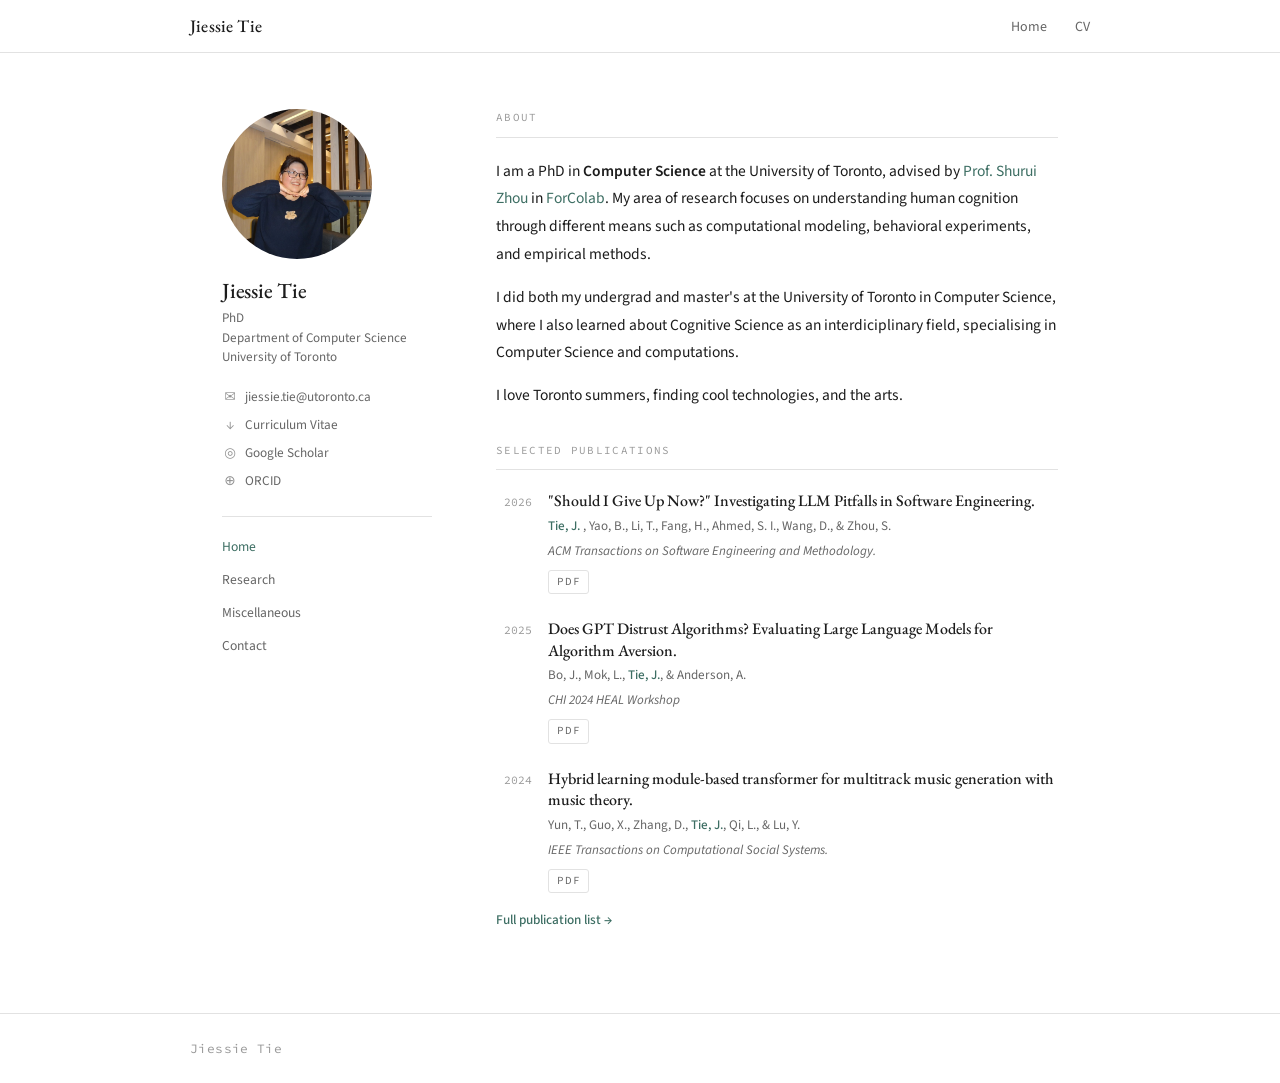
==== commit 59a12c26: "edits" ====
--- a/index.html
+++ b/index.html
@@ -37,9 +37,6 @@
       overflow: hidden;
     }
 
-    /* When you have a real photo, replace the div contents with:
-       <img src="assets/headshot.jpg" alt="Jiessie Tie" style="width:100%;height:100%;object-fit:cover;"> */
-
     .profile-name {
       font-family: var(--serif);
       font-size: 1.35rem;
@@ -356,9 +353,9 @@
       <a href="index.html" class="nav-name">Jiessie Tie</a>
       <ul class="nav-links">
         <li><a href="index.html">Home</a></li>
-        <li><a href="research.html">Research</a></li>
-        <li><a href="misc.html">Misc</a></li>
-        <li><a href="cv.html">CV</a></li>
+        <!-- <li><a href="research.html">Research</a></li>
+        <li><a href="misc.html">Misc</a></li> -->
+        <li><a href="assets/CV_mar25.pdf">CV</a></li>
       </ul>
     </nav>
   </header>
@@ -368,7 +365,7 @@
     <!-- ── PROFILE SIDEBAR ── -->
     <aside class="profile">
       <div class="profile-photo">
-          <img src="587112883_18190409653337797_7113277018191336541_n.jpg" alt="Jiessie Tie" style="width:100%;height:100%;object-fit:cover;">
+          <img src="assets/587112883_18190409653337797_7113277018191336541_n.jpg" alt="Jiessie Tie" style="width:100%;height:100%;object-fit:cover;">
        
       </div>
 
@@ -384,7 +381,7 @@
           <a href="mailto:jiessie.tie@utoronto.ca" class="profile-link">
             <span class="profile-link-icon">✉</span> jiessie.tie@utoronto.ca
           </a>
-          <a href="CV_mar25.pdf" target="_blank" class="profile-link">
+          <a href="assets/CV_mar25.pdf" target="_blank" class="profile-link">
             <span class="profile-link-icon">↓</span> Curriculum Vitae
           </a>
           <a href="https://scholar.google.com/citations?user=RC4gl_sAAAAJ&hl=en&oi=ao" target="_blank" class="profile-link">
@@ -508,9 +505,6 @@
   <footer>
     <div class="inner">
       <span>Jiessie Tie</a></span>
-      <span>
-        <a href="https://github.com/jiessietie/jiessietie.github.io" target="_blank">Source</a>
-      </span>
     </div>
   </footer>
 
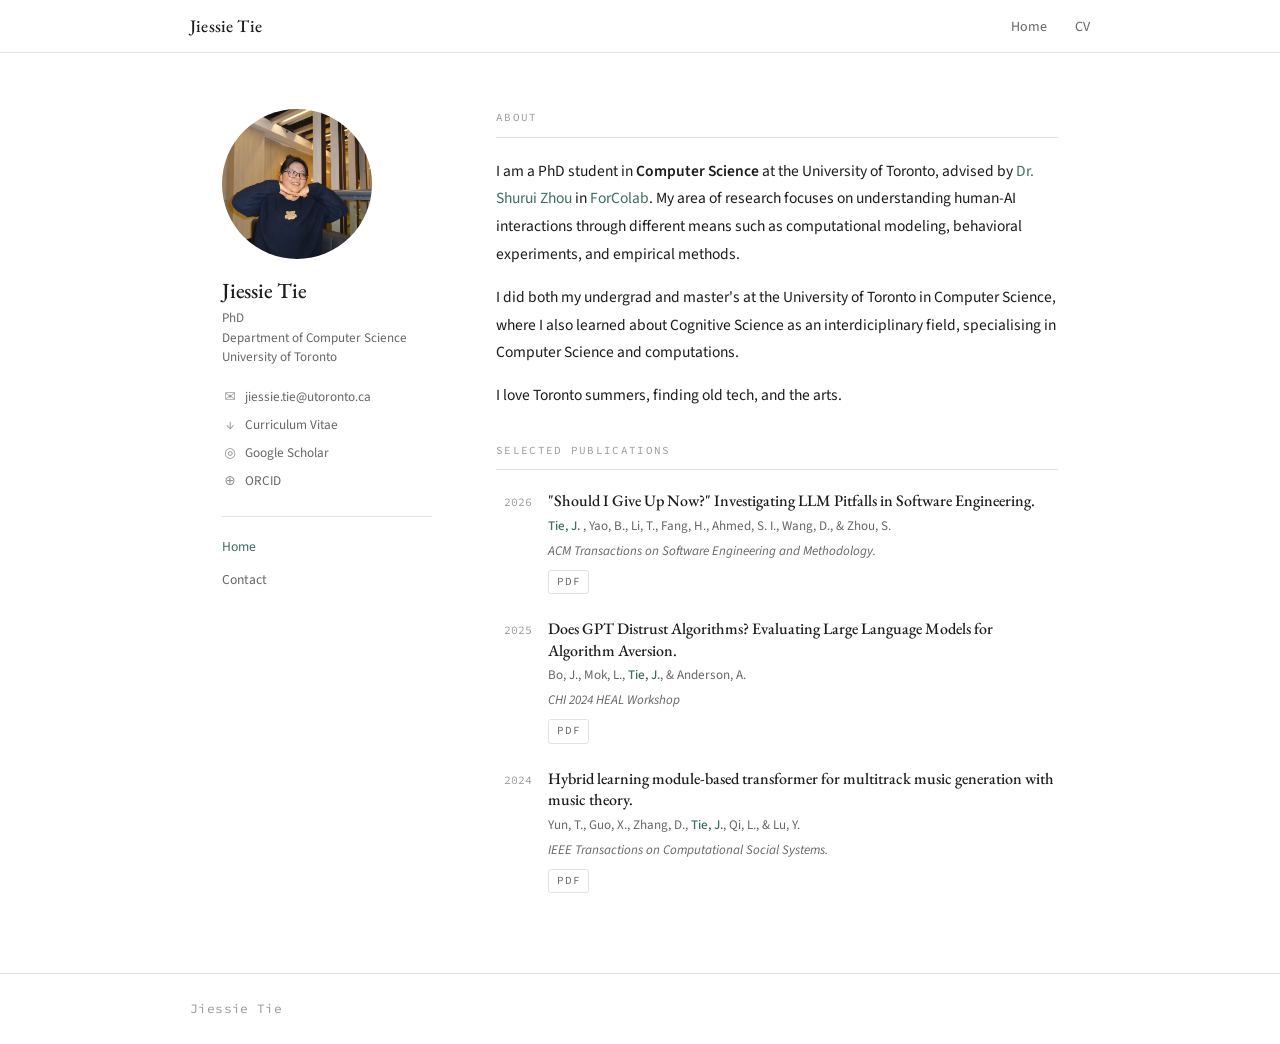
==== commit b7f53f47: "wording" ====
--- a/index.html
+++ b/index.html
@@ -355,7 +355,7 @@
         <li><a href="index.html">Home</a></li>
         <!-- <li><a href="research.html">Research</a></li>
         <li><a href="misc.html">Misc</a></li> -->
-        <li><a href="assets/CV_mar25.pdf">CV</a></li>
+        <li><a href="assets/CV.pdf">CV</a></li>
       </ul>
     </nav>
   </header>
@@ -381,7 +381,7 @@
           <a href="mailto:jiessie.tie@utoronto.ca" class="profile-link">
             <span class="profile-link-icon">✉</span> jiessie.tie@utoronto.ca
           </a>
-          <a href="assets/CV_mar25.pdf" target="_blank" class="profile-link">
+          <a href="assets/CV.pdf" target="_blank" class="profile-link">
             <span class="profile-link-icon">↓</span> Curriculum Vitae
           </a>
           <a href="https://scholar.google.com/citations?user=RC4gl_sAAAAJ&hl=en&oi=ao" target="_blank" class="profile-link">
@@ -396,8 +396,8 @@
 
         <nav class="profile-nav">
           <a href="index.html" class="active">Home</a>
-          <a href="research.html">Research</a>
-          <a href="misc.html">Miscellaneous</a>
+          <!-- <a href="research.html">Research</a>
+          <a href="misc.html">Miscellaneous</a> -->
           <a href="mailto:jiessie.tie@utoronto.ca">Contact</a>
         </nav>
       </div>
@@ -410,10 +410,10 @@
         <span class="section-label">About</span>
         <div class="bio">
           <p>
-            I am a PhD in <strong>Computer Science</strong> at the University of Toronto,
-            advised by <a href="https://www.eecg.utoronto.ca/~shuruiz/">Prof. Shurui Zhou</a> in 
+            I am a PhD student in <strong>Computer Science</strong> at the University of Toronto,
+            advised by <a href="https://www.eecg.utoronto.ca/~shuruiz/">Dr. Shurui Zhou</a> in 
             <a href="https://www.eecg.toronto.edu/~shuruiz/forcolab/">ForColab</a>. My area of research focuses on 
-            understanding human cognition through different means 
+            understanding human-AI interactions through different means 
             such as computational modeling, behavioral experiments, and empirical methods.
           </p>
           <p>
@@ -422,7 +422,7 @@
             Computer Science and computations.
           </p>
           <p>
-            I love Toronto summers, finding cool technologies, and the arts.
+            I love Toronto summers, finding old tech, and the arts.
           </p>
         </div>
 
@@ -490,7 +490,7 @@
           </div>
 
         </div>
-        <a href="research.html" class="see-all">Full publication list →</a>
+        <!-- <a href="research.html" class="see-all">Full publication list →</a> -->
 
         <!-- NEWS -->
         <!-- <span class="section-label" style="margin-top: 2rem;">News</span>
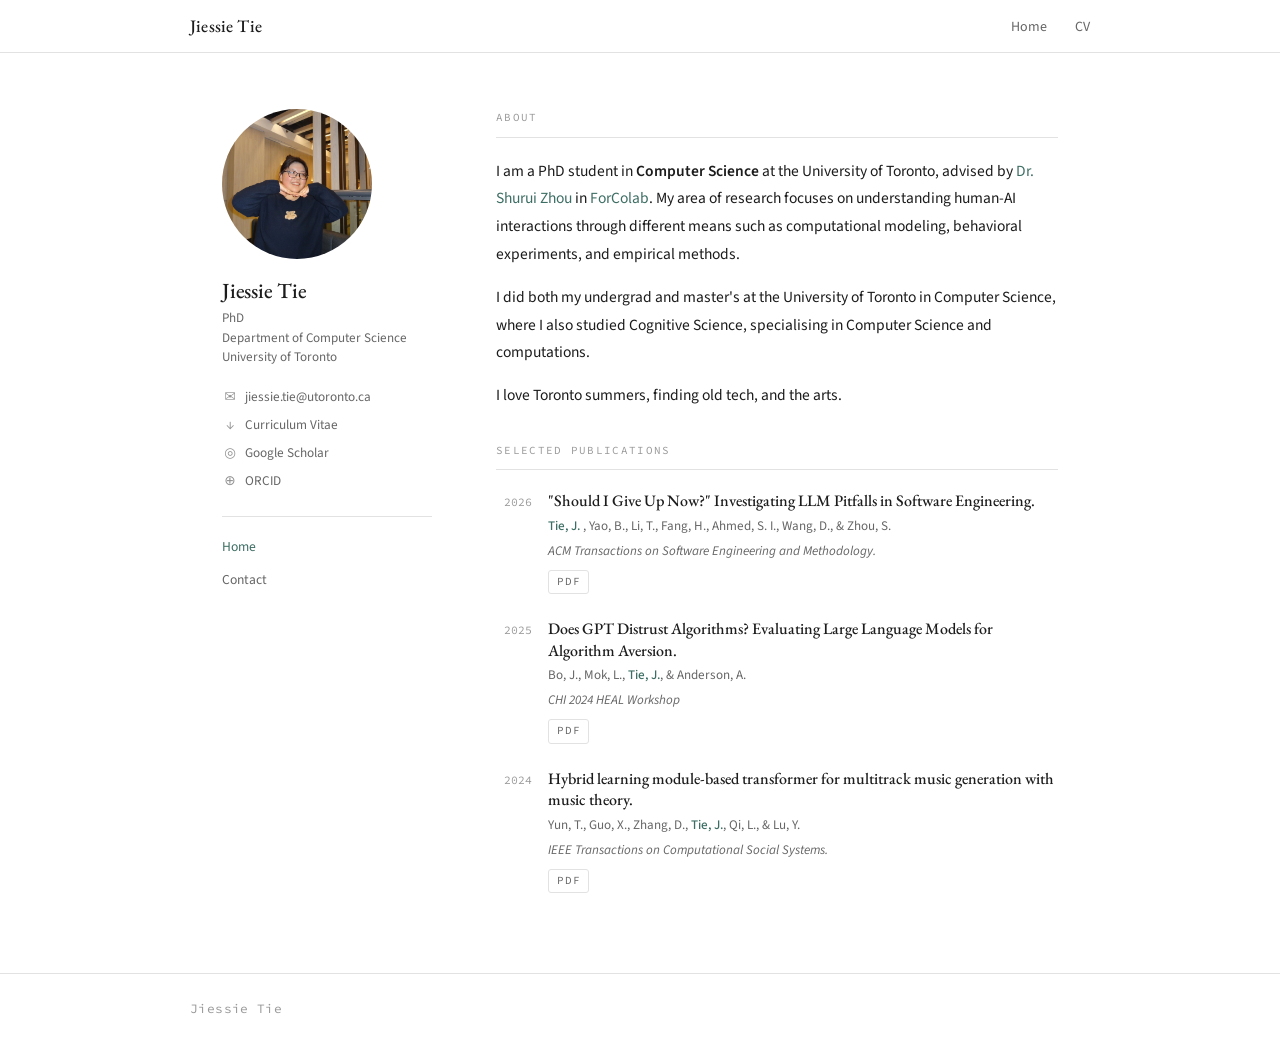
==== commit 8df0ace6: "update cv" ====
--- a/index.html
+++ b/index.html
@@ -418,8 +418,7 @@
           </p>
           <p>
             I did both my undergrad and master's at the University of Toronto in Computer Science, 
-            where I also learned about Cognitive Science as an interdiciplinary field, specialising in 
-            Computer Science and computations.
+            where I also studied Cognitive Science, specialising in Computer Science and computations.
           </p>
           <p>
             I love Toronto summers, finding old tech, and the arts.
